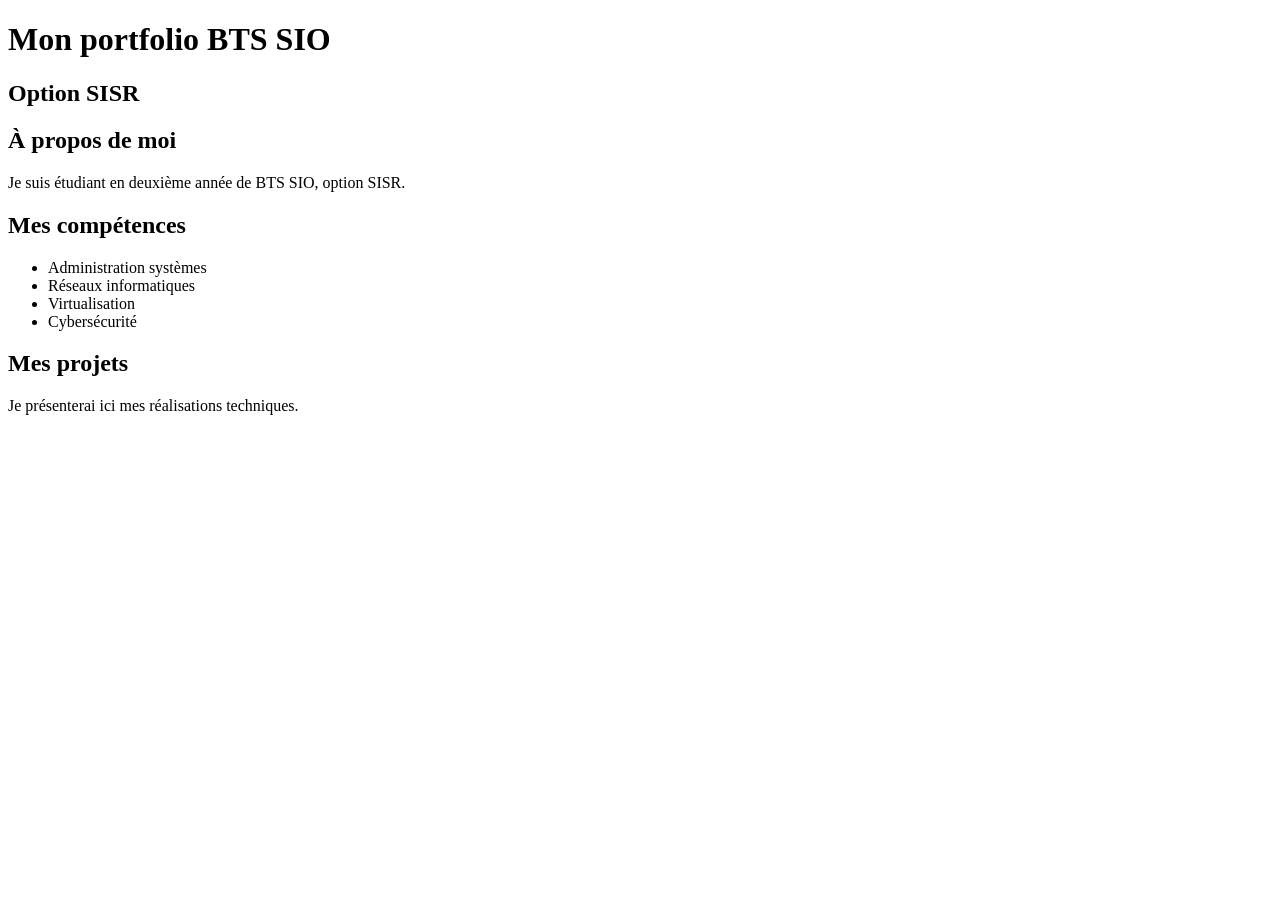
==== Base.html @ 33046a4d "Create Base.html" ====
<!DOCTYPE html>
<html lang="fr">
<head>
  <meta charset="UTF-8">
  <meta name="viewport" content="width=device-width, initial-scale=1.0">
  <title>Mon portfolio BTS SIO SISR</title>
</head>
<body>
  <h1>Mon portfolio BTS SIO</h1>
  <h2>Option SISR</h2>

  <h2>À propos de moi</h2>
  <p>Je suis étudiant en deuxième année de BTS SIO,
  option SISR.</p>

  <h2>Mes compétences</h2>
  <ul>
    <li>Administration systèmes</li>
    <li>Réseaux informatiques</li>
    <li>Virtualisation</li>
    <li>Cybersécurité</li>
  </ul>

  <h2>Mes projets</h2>
  <p>Je présenterai ici mes réalisations techniques.</p>
</body>
</html>
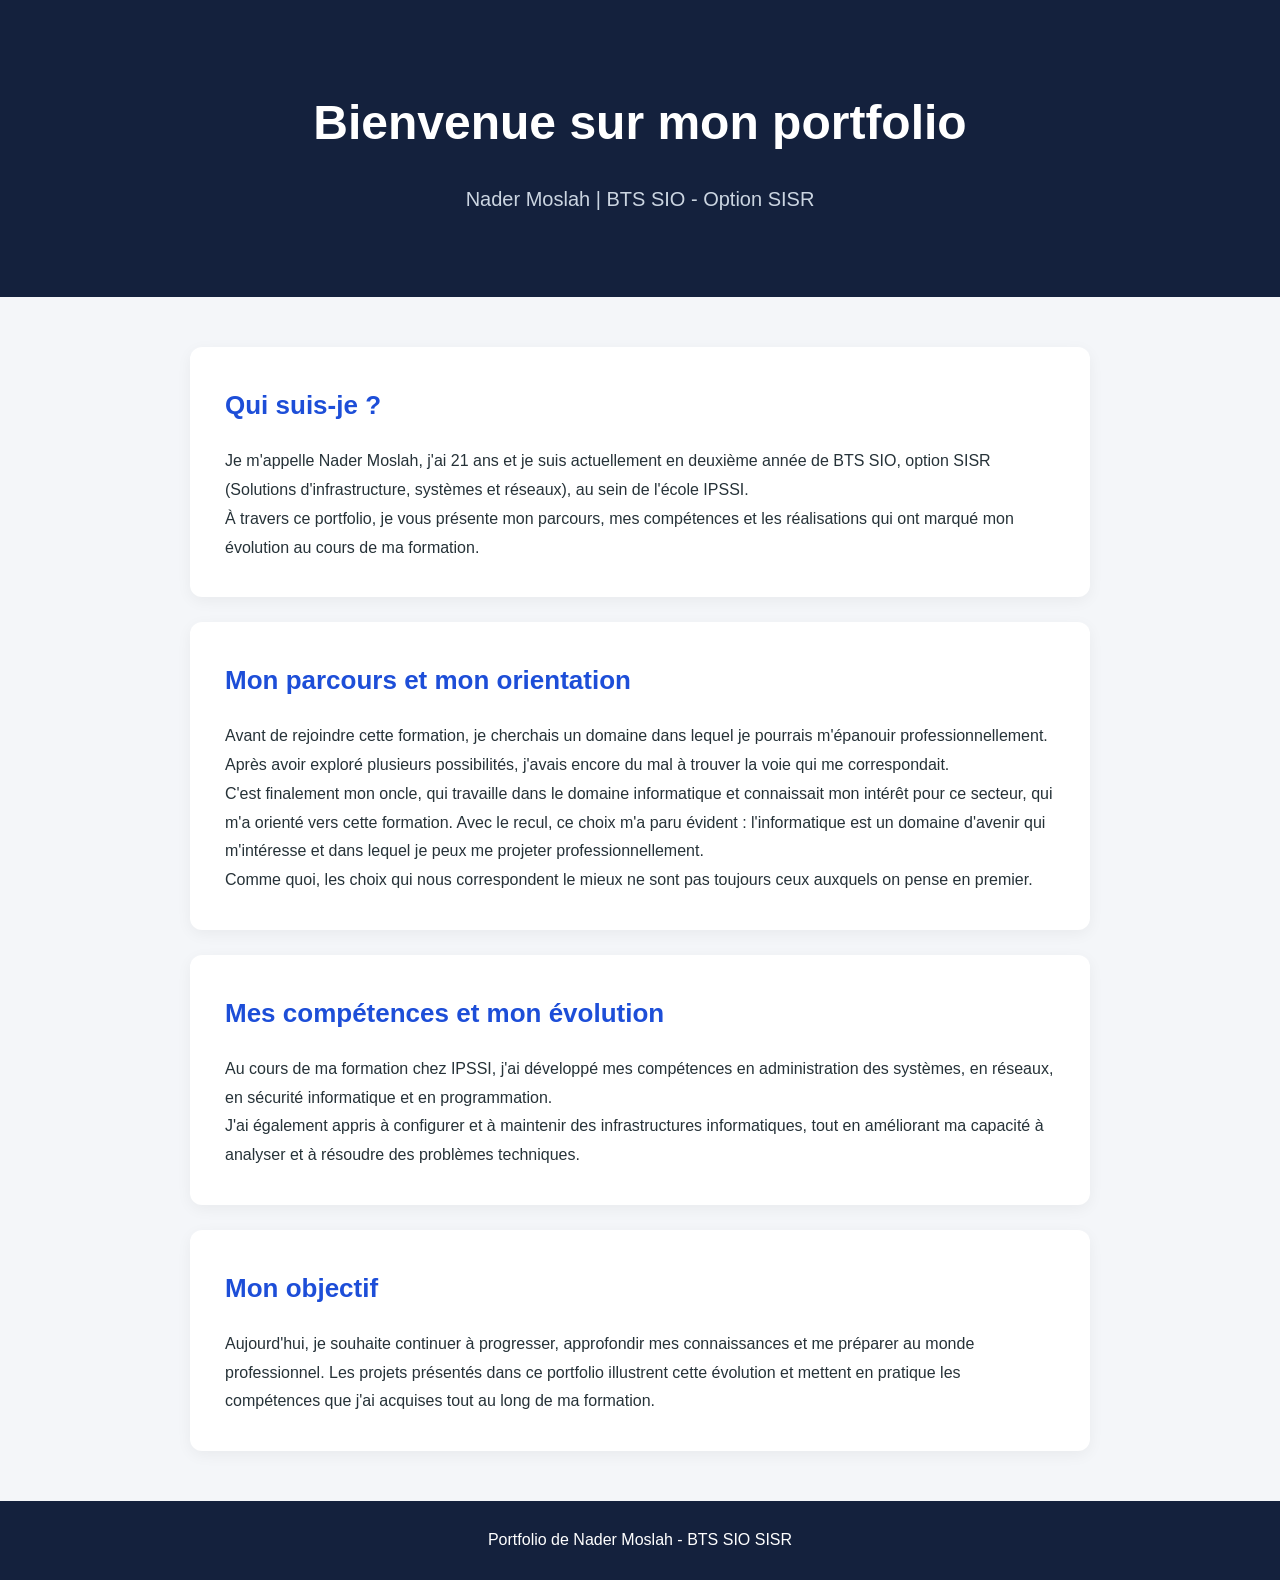
==== commit ba3ee7b3: "Revise Base.html for portfolio presentation" ====
--- a/Base.html
+++ b/Base.html
@@ -2,27 +2,172 @@
 <!DOCTYPE html>
 <html lang="fr">
 <head>
-  <meta charset="UTF-8">
-  <meta name="viewport" content="width=device-width, initial-scale=1.0">
-  <title>Mon portfolio BTS SIO SISR</title>
+    <meta charset="UTF-8">
+    <meta name="viewport" content="width=device-width, initial-scale=1.0">
+
+    <title>Présentation - Nader Moslah</title>
+
+    <style>
+        * {
+            margin: 0;
+            padding: 0;
+            box-sizing: border-box;
+        }
+
+        body {
+            font-family: Arial, sans-serif;
+            background-color: #f4f6f9;
+            color: #263238;
+            line-height: 1.8;
+        }
+
+        header {
+            background-color: #14213d;
+            color: white;
+            padding: 80px 20px;
+            text-align: center;
+        }
+
+        header h1 {
+            font-size: 48px;
+            margin-bottom: 15px;
+        }
+
+        header p {
+            font-size: 20px;
+            color: #cbd5e1;
+        }
+
+        main {
+            max-width: 950px;
+            margin: 50px auto;
+            padding: 0 25px;
+        }
+
+        section {
+            background-color: white;
+            padding: 35px;
+            margin-bottom: 25px;
+            border-radius: 12px;
+            box-shadow: 0 4px 15px rgba(0, 0, 0, 0.05);
+        }
+
+        h2 {
+            color: #1d4ed8;
+            margin-bottom: 18px;
+            font-size: 26px;
+        }
+
+        footer {
+            text-align: center;
+            padding: 25px;
+            background-color: #14213d;
+            color: white;
+        }
+
+        @media (max-width: 600px) {
+            header h1 {
+                font-size: 34px;
+            }
+
+            header p {
+                font-size: 17px;
+            }
+
+            section {
+                padding: 25px;
+            }
+        }
+    </style>
 </head>
+
 <body>
-  <h1>Mon portfolio BTS SIO</h1>
-  <h2>Option SISR</h2>
 
-  <h2>À propos de moi</h2>
-  <p>Je suis étudiant en deuxième année de BTS SIO,
-  option SISR.</p>
+    <header>
+        <h1>Bienvenue sur mon portfolio</h1>
+        <p>Nader Moslah | BTS SIO - Option SISR</p>
+    </header>
 
-  <h2>Mes compétences</h2>
-  <ul>
-    <li>Administration systèmes</li>
-    <li>Réseaux informatiques</li>
-    <li>Virtualisation</li>
-    <li>Cybersécurité</li>
-  </ul>
+    <main>
 
-  <h2>Mes projets</h2>
-  <p>Je présenterai ici mes réalisations techniques.</p>
+        <section>
+            <h2>Qui suis-je ?</h2>
+
+            <p>
+                Je m'appelle Nader Moslah, j'ai 21 ans et je suis
+                actuellement en deuxième année de BTS SIO, option
+                SISR (Solutions d'infrastructure, systèmes et réseaux),
+                au sein de l'école IPSSI.
+            </p>
+
+            <p>
+                À travers ce portfolio, je vous présente mon parcours,
+                mes compétences et les réalisations qui ont marqué
+                mon évolution au cours de ma formation.
+            </p>
+        </section>
+
+        <section>
+            <h2>Mon parcours et mon orientation</h2>
+
+            <p>
+                Avant de rejoindre cette formation, je cherchais un
+                domaine dans lequel je pourrais m'épanouir
+                professionnellement. Après avoir exploré plusieurs
+                possibilités, j'avais encore du mal à trouver la voie
+                qui me correspondait.
+            </p>
+
+            <p>
+                C'est finalement mon oncle, qui travaille dans le
+                domaine informatique et connaissait mon intérêt pour
+                ce secteur, qui m'a orienté vers cette formation.
+                Avec le recul, ce choix m'a paru évident : l'informatique
+                est un domaine d'avenir qui m'intéresse et dans lequel
+                je peux me projeter professionnellement.
+            </p>
+
+            <p>
+                Comme quoi, les choix qui nous correspondent le mieux
+                ne sont pas toujours ceux auxquels on pense en premier.
+            </p>
+        </section>
+
+        <section>
+            <h2>Mes compétences et mon évolution</h2>
+
+            <p>
+                Au cours de ma formation chez IPSSI, j'ai développé
+                mes compétences en administration des systèmes,
+                en réseaux, en sécurité informatique et en programmation.
+            </p>
+
+            <p>
+                J'ai également appris à configurer et à maintenir
+                des infrastructures informatiques, tout en améliorant
+                ma capacité à analyser et à résoudre des problèmes
+                techniques.
+            </p>
+        </section>
+
+        <section>
+            <h2>Mon objectif</h2>
+
+            <p>
+                Aujourd'hui, je souhaite continuer à progresser,
+                approfondir mes connaissances et me préparer au monde
+                professionnel. Les projets présentés dans ce portfolio
+                illustrent cette évolution et mettent en pratique
+                les compétences que j'ai acquises tout au long
+                de ma formation.
+            </p>
+        </section>
+
+    </main>
+
+    <footer>
+        <p>Portfolio de Nader Moslah - BTS SIO SISR</p>
+    </footer>
+
 </body>
 </html>
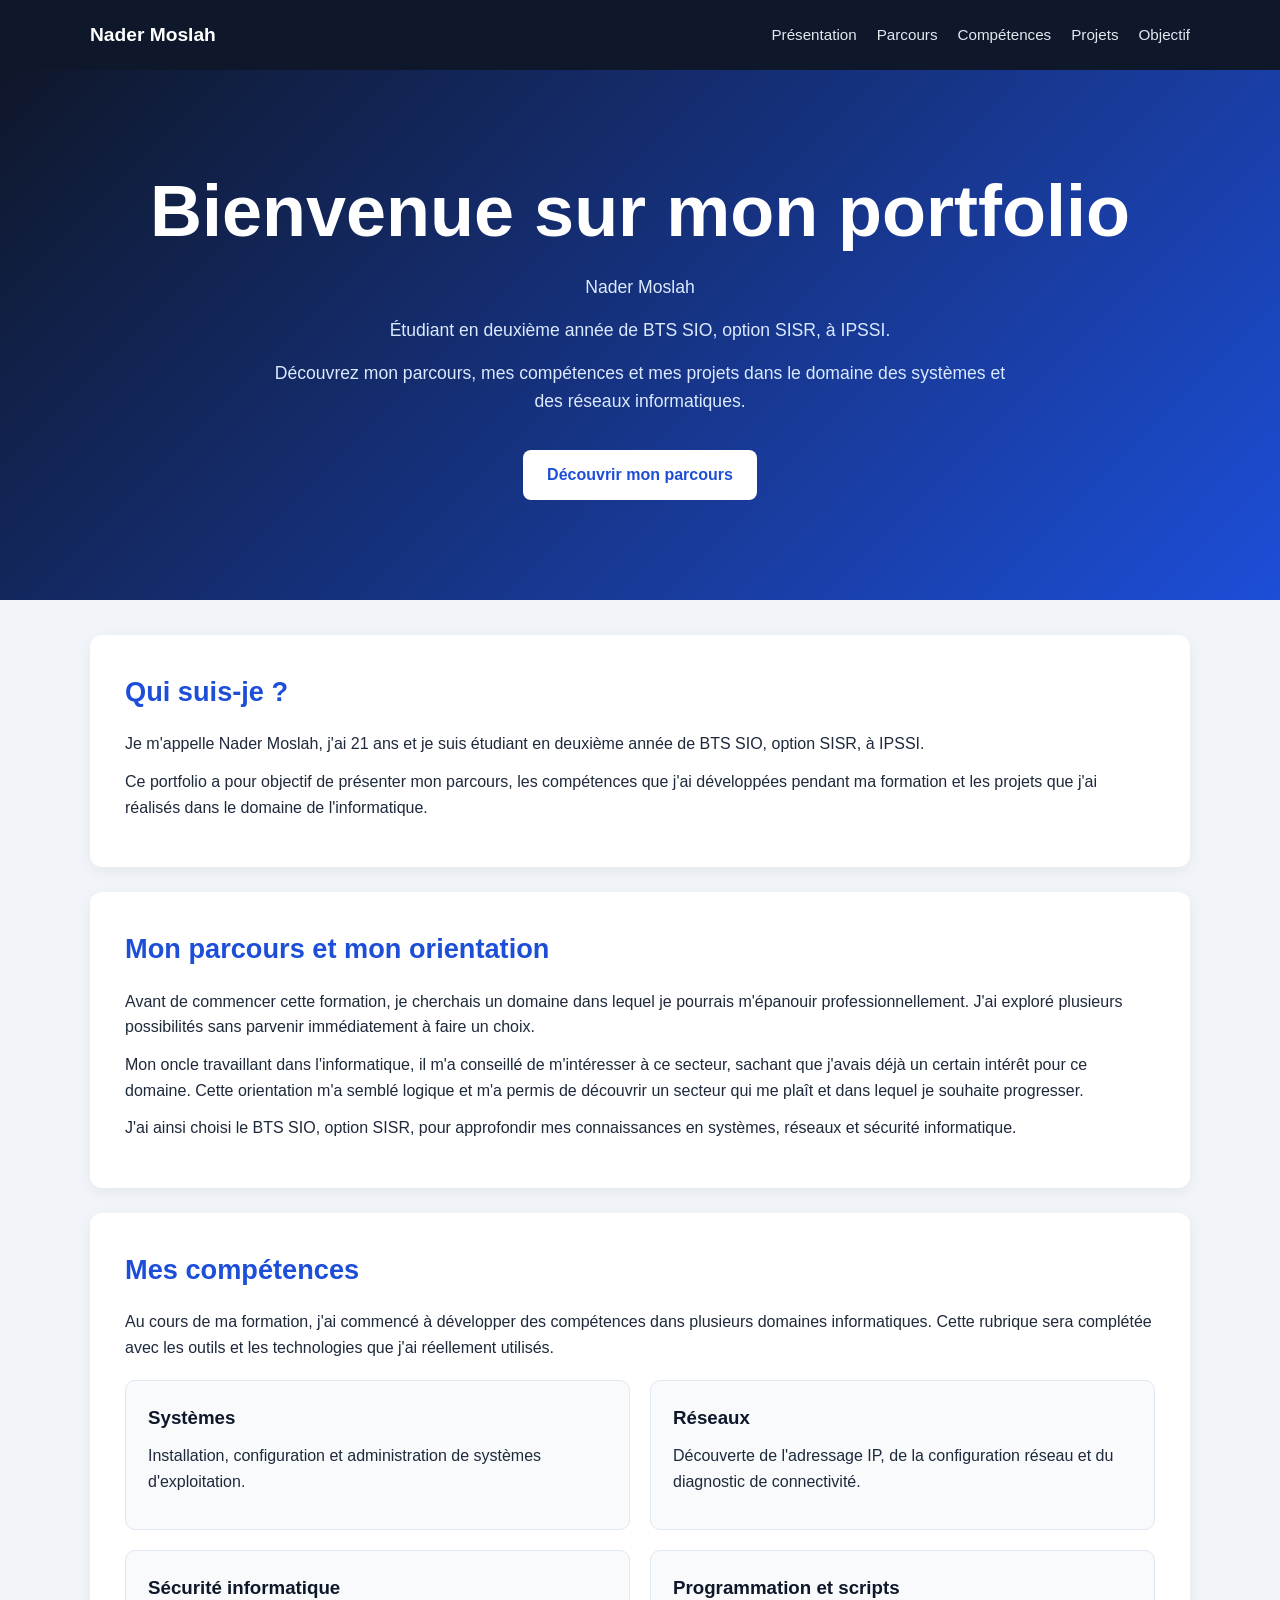
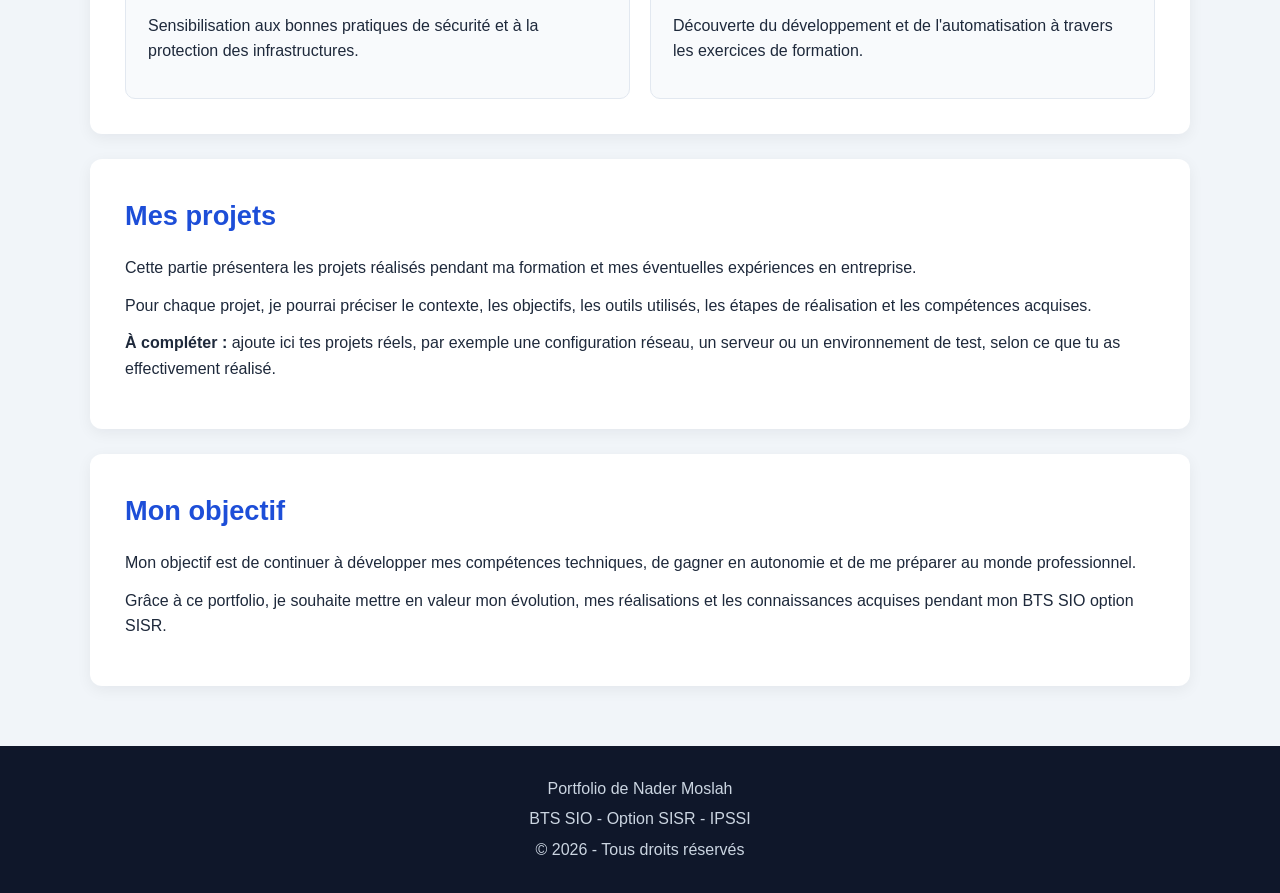
==== commit 191ba4f1: "Refactor Base.html for improved structure and content Updated the title and meta description in the " ====
--- a/Base.html
+++ b/Base.html
@@ -5,77 +5,237 @@
     <meta charset="UTF-8">
     <meta name="viewport" content="width=device-width, initial-scale=1.0">
 
-    <title>Présentation - Nader Moslah</title>
+    <meta name="description" content="Portfolio de Nader Moslah, étudiant en BTS SIO option SISR à IPSSI. Découvrez mon parcours, mes compétences et mes projets informatiques.">
+
+    <title>Portfolio | Nader Moslah - BTS SIO SISR</title>
 
     <style>
+        /* =========================
+           1. STYLE GENERAL
+        ========================= */
+
         * {
             margin: 0;
             padding: 0;
             box-sizing: border-box;
         }
 
+        html {
+            scroll-behavior: smooth;
+            scroll-padding-top: 80px;
+        }
+
         body {
-            font-family: Arial, sans-serif;
-            background-color: #f4f6f9;
-            color: #263238;
-            line-height: 1.8;
-        }
+            font-family: Arial, Helvetica, sans-serif;
+            line-height: 1.6;
+            color: #1e293b;
+            background-color: #f1f5f9;
+        }
+
+        a {
+            color: inherit;
+        }
+
+        .conteneur {
+            width: 90%;
+            max-width: 1100px;
+            margin: 0 auto;
+        }
+
+        /* =========================
+           2. BARRE DE NAVIGATION
+        ========================= */
 
         header {
-            background-color: #14213d;
-            color: white;
-            padding: 80px 20px;
+            background-color: #0f172a;
+            color: #ffffff;
+        }
+
+        .navigation {
+            min-height: 70px;
+            display: flex;
+            justify-content: space-between;
+            align-items: center;
+            gap: 20px;
+            flex-wrap: wrap;
+            padding: 15px 0;
+        }
+
+        .logo {
+            font-size: 1.2rem;
+            font-weight: bold;
+            text-decoration: none;
+        }
+
+        nav ul {
+            display: flex;
+            flex-wrap: wrap;
+            gap: 20px;
+            list-style: none;
+        }
+
+        nav a {
+            color: #e2e8f0;
+            text-decoration: none;
+            font-size: 0.95rem;
+        }
+
+        nav a:hover,
+        nav a:focus-visible {
+            color: #60a5fa;
+        }
+
+        /* =========================
+           3. GRANDE SECTION D'ACCUEIL
+        ========================= */
+
+        .accueil {
+            background: linear-gradient(135deg, #0f172a, #1d4ed8);
+            color: #ffffff;
             text-align: center;
-        }
-
-        header h1 {
-            font-size: 48px;
-            margin-bottom: 15px;
-        }
-
-        header p {
-            font-size: 20px;
-            color: #cbd5e1;
-        }
+            padding: 100px 20px;
+        }
+
+        .accueil h1 {
+            font-size: clamp(2.3rem, 6vw, 4.5rem);
+            line-height: 1.15;
+            margin-bottom: 20px;
+        }
+
+        .accueil p {
+            max-width: 750px;
+            margin: 0 auto 15px;
+            font-size: 1.1rem;
+            color: #dbeafe;
+        }
+
+        .bouton {
+            display: inline-block;
+            margin-top: 20px;
+            padding: 12px 24px;
+            border-radius: 8px;
+            background-color: #ffffff;
+            color: #1d4ed8;
+            font-weight: bold;
+            text-decoration: none;
+            transition: background-color 0.2s ease;
+        }
+
+        .bouton:hover,
+        .bouton:focus-visible {
+            background-color: #dbeafe;
+        }
+
+        /* =========================
+           4. SECTIONS DU PORTFOLIO
+        ========================= */
 
         main {
-            max-width: 950px;
-            margin: 50px auto;
-            padding: 0 25px;
-        }
-
-        section {
-            background-color: white;
+            padding: 35px 0;
+        }
+
+        .section {
+            background-color: #ffffff;
             padding: 35px;
             margin-bottom: 25px;
             border-radius: 12px;
-            box-shadow: 0 4px 15px rgba(0, 0, 0, 0.05);
-        }
-
-        h2 {
+            box-shadow: 0 4px 15px rgba(15, 23, 42, 0.06);
+            scroll-margin-top: 90px;
+        }
+
+        .section h2 {
             color: #1d4ed8;
+            font-size: 1.7rem;
             margin-bottom: 18px;
-            font-size: 26px;
-        }
+        }
+
+        .section p {
+            margin-bottom: 12px;
+        }
+
+        .section ul {
+            padding-left: 22px;
+        }
+
+        .section li {
+            margin-bottom: 8px;
+        }
+
+        /* =========================
+           5. CARTES DE COMPETENCES
+        ========================= */
+
+        .grille {
+            display: grid;
+            grid-template-columns: repeat(2, minmax(0, 1fr));
+            gap: 20px;
+            margin-top: 20px;
+        }
+
+        .carte {
+            padding: 22px;
+            background-color: #f8fafc;
+            border: 1px solid #e2e8f0;
+            border-radius: 10px;
+        }
+
+        .carte h3 {
+            color: #0f172a;
+            margin-bottom: 10px;
+        }
+
+        /* =========================
+           6. PIED DE PAGE
+        ========================= */
 
         footer {
+            background-color: #0f172a;
+            color: #cbd5e1;
             text-align: center;
-            padding: 25px;
-            background-color: #14213d;
-            color: white;
-        }
-
-        @media (max-width: 600px) {
-            header h1 {
-                font-size: 34px;
-            }
-
-            header p {
-                font-size: 17px;
-            }
-
-            section {
-                padding: 25px;
+            padding: 25px 15px;
+        }
+
+        footer p {
+            margin: 5px 0;
+        }
+
+        /* =========================
+           7. ADAPTATION AUX MOBILES
+        ========================= */
+
+        @media (max-width: 650px) {
+            .navigation {
+                flex-direction: column;
+                align-items: flex-start;
+            }
+
+            nav ul {
+                gap: 12px;
+            }
+
+            .accueil {
+                padding: 70px 15px;
+            }
+
+            .section {
+                padding: 24px 20px;
+            }
+
+            .grille {
+                grid-template-columns: 1fr;
+            }
+        }
+
+        /* Respecte les préférences d'accessibilité */
+        @media (prefers-reduced-motion: reduce) {
+            html {
+                scroll-behavior: auto;
+            }
+
+            *,
+            *::before,
+            *::after {
+                transition: none !important;
             }
         }
     </style>
@@ -83,90 +243,194 @@
 
 <body>
 
+    <!-- EN-TETE ET NAVIGATION -->
     <header>
-        <h1>Bienvenue sur mon portfolio</h1>
-        <p>Nader Moslah | BTS SIO - Option SISR</p>
+        <div class="conteneur navigation">
+
+            <a class="logo" href="#accueil">Nader Moslah</a>
+
+            <nav aria-label="Navigation principale">
+                <ul>
+                    <li><a href="#presentation">Présentation</a></li>
+                    <li><a href="#parcours">Parcours</a></li>
+                    <li><a href="#competences">Compétences</a></li>
+                    <li><a href="#projets">Projets</a></li>
+                    <li><a href="#objectif">Objectif</a></li>
+                </ul>
+            </nav>
+
+        </div>
     </header>
 
-    <main>
-
-        <section>
+    <!-- ACCUEIL -->
+    <section class="accueil" id="accueil">
+        <div class="conteneur">
+
+            <h1>Bienvenue sur mon portfolio</h1>
+
+            <p>
+                Nader Moslah
+            </p>
+
+            <p>
+                Étudiant en deuxième année de BTS SIO,
+                option SISR, à IPSSI.
+            </p>
+
+            <p>
+                Découvrez mon parcours, mes compétences
+                et mes projets dans le domaine des systèmes
+                et des réseaux informatiques.
+            </p>
+
+            <a class="bouton" href="#presentation">
+                Découvrir mon parcours
+            </a>
+
+        </div>
+    </section>
+
+    <!-- CONTENU PRINCIPAL -->
+    <main class="conteneur">
+
+        <!-- PRESENTATION -->
+        <section class="section" id="presentation">
             <h2>Qui suis-je ?</h2>
 
             <p>
                 Je m'appelle Nader Moslah, j'ai 21 ans et je suis
-                actuellement en deuxième année de BTS SIO, option
-                SISR (Solutions d'infrastructure, systèmes et réseaux),
-                au sein de l'école IPSSI.
-            </p>
-
-            <p>
-                À travers ce portfolio, je vous présente mon parcours,
-                mes compétences et les réalisations qui ont marqué
-                mon évolution au cours de ma formation.
+                étudiant en deuxième année de BTS SIO, option SISR,
+                à IPSSI.
+            </p>
+
+            <p>
+                Ce portfolio a pour objectif de présenter mon parcours,
+                les compétences que j'ai développées pendant ma formation
+                et les projets que j'ai réalisés dans le domaine
+                de l'informatique.
             </p>
         </section>
 
-        <section>
+        <!-- PARCOURS -->
+        <section class="section" id="parcours">
             <h2>Mon parcours et mon orientation</h2>
 
             <p>
-                Avant de rejoindre cette formation, je cherchais un
-                domaine dans lequel je pourrais m'épanouir
-                professionnellement. Après avoir exploré plusieurs
-                possibilités, j'avais encore du mal à trouver la voie
-                qui me correspondait.
-            </p>
-
-            <p>
-                C'est finalement mon oncle, qui travaille dans le
-                domaine informatique et connaissait mon intérêt pour
-                ce secteur, qui m'a orienté vers cette formation.
-                Avec le recul, ce choix m'a paru évident : l'informatique
-                est un domaine d'avenir qui m'intéresse et dans lequel
-                je peux me projeter professionnellement.
-            </p>
-
-            <p>
-                Comme quoi, les choix qui nous correspondent le mieux
-                ne sont pas toujours ceux auxquels on pense en premier.
+                Avant de commencer cette formation, je cherchais
+                un domaine dans lequel je pourrais m'épanouir
+                professionnellement. J'ai exploré plusieurs possibilités
+                sans parvenir immédiatement à faire un choix.
+            </p>
+
+            <p>
+                Mon oncle travaillant dans l'informatique, il m'a conseillé
+                de m'intéresser à ce secteur, sachant que j'avais déjà
+                un certain intérêt pour ce domaine. Cette orientation
+                m'a semblé logique et m'a permis de découvrir un secteur
+                qui me plaît et dans lequel je souhaite progresser.
+            </p>
+
+            <p>
+                J'ai ainsi choisi le BTS SIO, option SISR, pour approfondir
+                mes connaissances en systèmes, réseaux et sécurité
+                informatique.
             </p>
         </section>
 
-        <section>
-            <h2>Mes compétences et mon évolution</h2>
-
-            <p>
-                Au cours de ma formation chez IPSSI, j'ai développé
-                mes compétences en administration des systèmes,
-                en réseaux, en sécurité informatique et en programmation.
-            </p>
-
-            <p>
-                J'ai également appris à configurer et à maintenir
-                des infrastructures informatiques, tout en améliorant
-                ma capacité à analyser et à résoudre des problèmes
-                techniques.
-            </p>
+        <!-- COMPETENCES -->
+        <section class="section" id="competences">
+            <h2>Mes compétences</h2>
+
+            <p>
+                Au cours de ma formation, j'ai commencé à développer
+                des compétences dans plusieurs domaines informatiques.
+                Cette rubrique sera complétée avec les outils et les
+                technologies que j'ai réellement utilisés.
+            </p>
+
+            <div class="grille">
+
+                <article class="carte">
+                    <h3>Systèmes</h3>
+                    <p>
+                        Installation, configuration et administration
+                        de systèmes d'exploitation.
+                    </p>
+                </article>
+
+                <article class="carte">
+                    <h3>Réseaux</h3>
+                    <p>
+                        Découverte de l'adressage IP, de la configuration
+                        réseau et du diagnostic de connectivité.
+                    </p>
+                </article>
+
+                <article class="carte">
+                    <h3>Sécurité informatique</h3>
+                    <p>
+                        Sensibilisation aux bonnes pratiques de sécurité
+                        et à la protection des infrastructures.
+                    </p>
+                </article>
+
+                <article class="carte">
+                    <h3>Programmation et scripts</h3>
+                    <p>
+                        Découverte du développement et de l'automatisation
+                        à travers les exercices de formation.
+                    </p>
+                </article>
+
+            </div>
         </section>
 
-        <section>
+        <!-- PROJETS -->
+        <section class="section" id="projets">
+            <h2>Mes projets</h2>
+
+            <p>
+                Cette partie présentera les projets réalisés pendant
+                ma formation et mes éventuelles expériences en entreprise.
+            </p>
+
+            <p>
+                Pour chaque projet, je pourrai préciser le contexte,
+                les objectifs, les outils utilisés, les étapes de réalisation
+                et les compétences acquises.
+            </p>
+
+            <p>
+                <strong>À compléter :</strong> ajoute ici tes projets réels,
+                par exemple une configuration réseau, un serveur ou un
+                environnement de test, selon ce que tu as effectivement réalisé.
+            </p>
+        </section>
+
+        <!-- OBJECTIF -->
+        <section class="section" id="objectif">
             <h2>Mon objectif</h2>
 
             <p>
-                Aujourd'hui, je souhaite continuer à progresser,
-                approfondir mes connaissances et me préparer au monde
-                professionnel. Les projets présentés dans ce portfolio
-                illustrent cette évolution et mettent en pratique
-                les compétences que j'ai acquises tout au long
-                de ma formation.
+                Mon objectif est de continuer à développer mes compétences
+                techniques, de gagner en autonomie et de me préparer
+                au monde professionnel.
+            </p>
+
+            <p>
+                Grâce à ce portfolio, je souhaite mettre en valeur mon
+                évolution, mes réalisations et les connaissances acquises
+                pendant mon BTS SIO option SISR.
             </p>
         </section>
 
     </main>
 
+    <!-- PIED DE PAGE -->
     <footer>
-        <p>Portfolio de Nader Moslah - BTS SIO SISR</p>
+        <p>Portfolio de Nader Moslah</p>
+        <p>BTS SIO - Option SISR - IPSSI</p>
+        <p>&copy; 2026 - Tous droits réservés</p>
     </footer>
 
 </body>
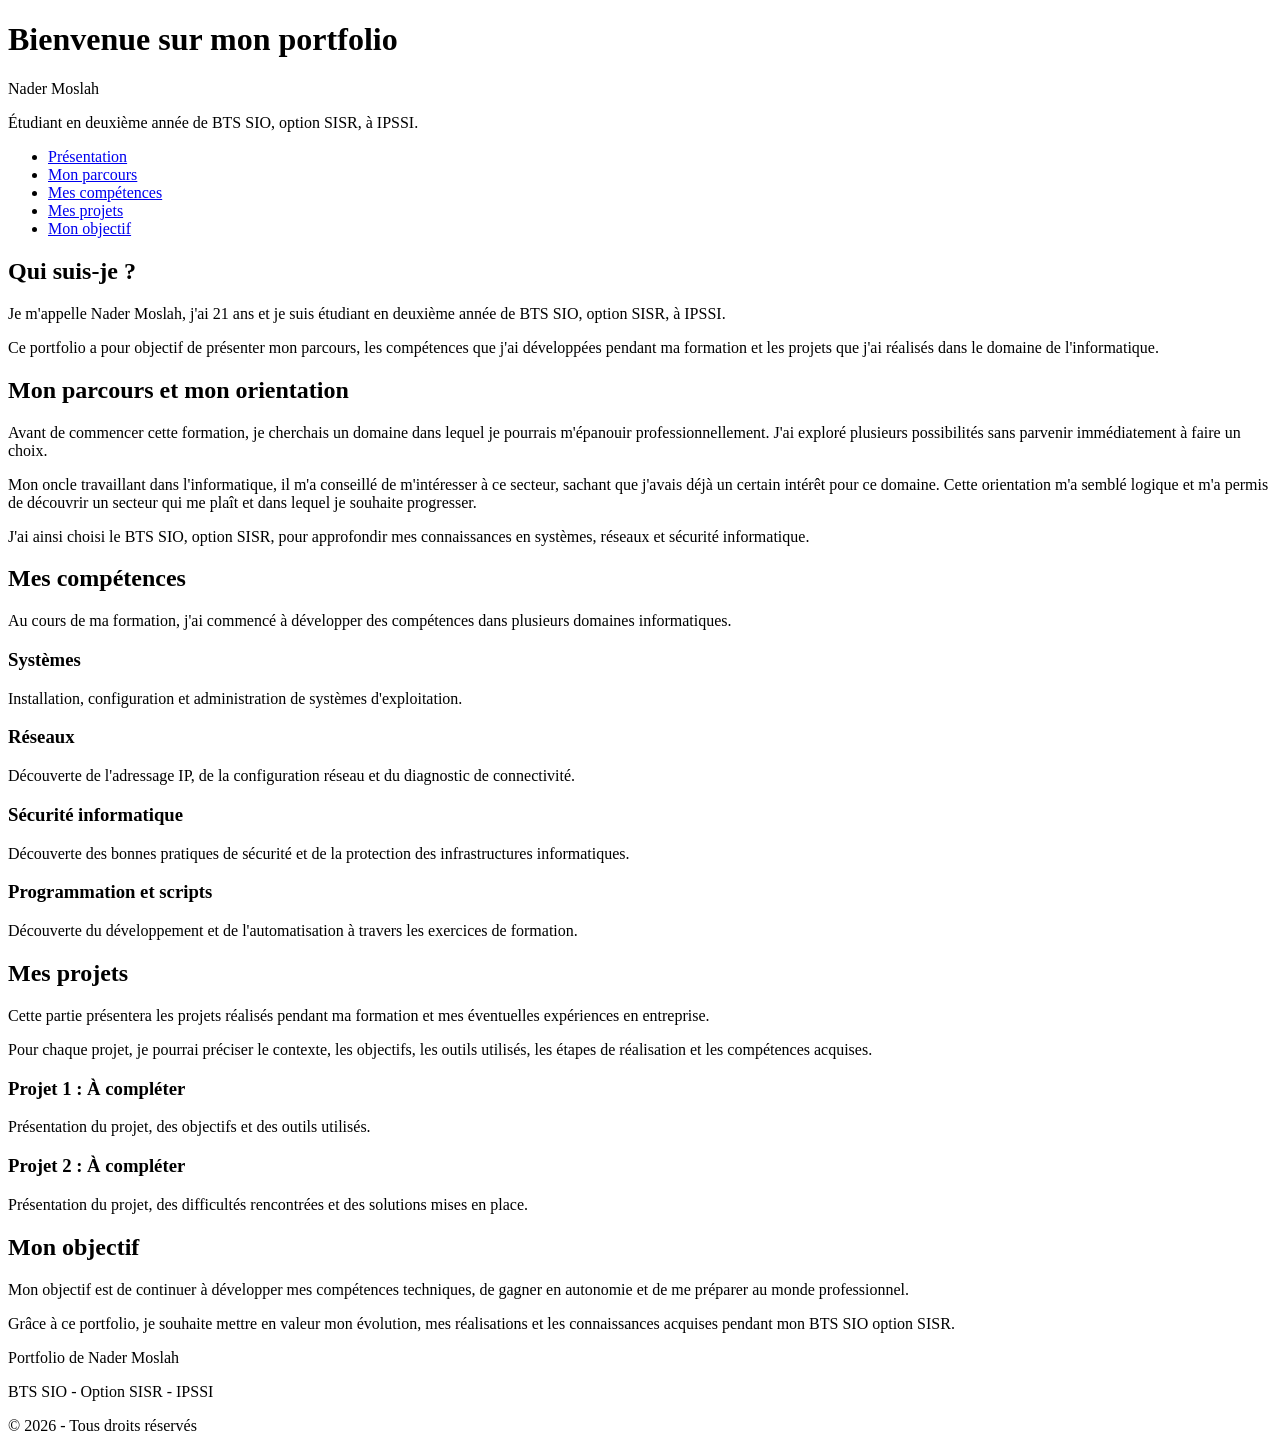
==== commit fc2a2a8c: "Revise portfolio layout and content Updated the portfolio description and title, added navigation im" ====
--- a/Base.html
+++ b/Base.html
@@ -4,389 +4,103 @@
 <head>
     <meta charset="UTF-8">
     <meta name="viewport" content="width=device-width, initial-scale=1.0">
-
-    <meta name="description" content="Portfolio de Nader Moslah, étudiant en BTS SIO option SISR à IPSSI. Découvrez mon parcours, mes compétences et mes projets informatiques.">
-
-    <title>Portfolio | Nader Moslah - BTS SIO SISR</title>
-
-    <style>
-        /* =========================
-           1. STYLE GENERAL
-        ========================= */
-
-        * {
-            margin: 0;
-            padding: 0;
-            box-sizing: border-box;
-        }
-
-        html {
-            scroll-behavior: smooth;
-            scroll-padding-top: 80px;
-        }
-
-        body {
-            font-family: Arial, Helvetica, sans-serif;
-            line-height: 1.6;
-            color: #1e293b;
-            background-color: #f1f5f9;
-        }
-
-        a {
-            color: inherit;
-        }
-
-        .conteneur {
-            width: 90%;
-            max-width: 1100px;
-            margin: 0 auto;
-        }
-
-        /* =========================
-           2. BARRE DE NAVIGATION
-        ========================= */
-
-        header {
-            background-color: #0f172a;
-            color: #ffffff;
-        }
-
-        .navigation {
-            min-height: 70px;
-            display: flex;
-            justify-content: space-between;
-            align-items: center;
-            gap: 20px;
-            flex-wrap: wrap;
-            padding: 15px 0;
-        }
-
-        .logo {
-            font-size: 1.2rem;
-            font-weight: bold;
-            text-decoration: none;
-        }
-
-        nav ul {
-            display: flex;
-            flex-wrap: wrap;
-            gap: 20px;
-            list-style: none;
-        }
-
-        nav a {
-            color: #e2e8f0;
-            text-decoration: none;
-            font-size: 0.95rem;
-        }
-
-        nav a:hover,
-        nav a:focus-visible {
-            color: #60a5fa;
-        }
-
-        /* =========================
-           3. GRANDE SECTION D'ACCUEIL
-        ========================= */
-
-        .accueil {
-            background: linear-gradient(135deg, #0f172a, #1d4ed8);
-            color: #ffffff;
-            text-align: center;
-            padding: 100px 20px;
-        }
-
-        .accueil h1 {
-            font-size: clamp(2.3rem, 6vw, 4.5rem);
-            line-height: 1.15;
-            margin-bottom: 20px;
-        }
-
-        .accueil p {
-            max-width: 750px;
-            margin: 0 auto 15px;
-            font-size: 1.1rem;
-            color: #dbeafe;
-        }
-
-        .bouton {
-            display: inline-block;
-            margin-top: 20px;
-            padding: 12px 24px;
-            border-radius: 8px;
-            background-color: #ffffff;
-            color: #1d4ed8;
-            font-weight: bold;
-            text-decoration: none;
-            transition: background-color 0.2s ease;
-        }
-
-        .bouton:hover,
-        .bouton:focus-visible {
-            background-color: #dbeafe;
-        }
-
-        /* =========================
-           4. SECTIONS DU PORTFOLIO
-        ========================= */
-
-        main {
-            padding: 35px 0;
-        }
-
-        .section {
-            background-color: #ffffff;
-            padding: 35px;
-            margin-bottom: 25px;
-            border-radius: 12px;
-            box-shadow: 0 4px 15px rgba(15, 23, 42, 0.06);
-            scroll-margin-top: 90px;
-        }
-
-        .section h2 {
-            color: #1d4ed8;
-            font-size: 1.7rem;
-            margin-bottom: 18px;
-        }
-
-        .section p {
-            margin-bottom: 12px;
-        }
-
-        .section ul {
-            padding-left: 22px;
-        }
-
-        .section li {
-            margin-bottom: 8px;
-        }
-
-        /* =========================
-           5. CARTES DE COMPETENCES
-        ========================= */
-
-        .grille {
-            display: grid;
-            grid-template-columns: repeat(2, minmax(0, 1fr));
-            gap: 20px;
-            margin-top: 20px;
-        }
-
-        .carte {
-            padding: 22px;
-            background-color: #f8fafc;
-            border: 1px solid #e2e8f0;
-            border-radius: 10px;
-        }
-
-        .carte h3 {
-            color: #0f172a;
-            margin-bottom: 10px;
-        }
-
-        /* =========================
-           6. PIED DE PAGE
-        ========================= */
-
-        footer {
-            background-color: #0f172a;
-            color: #cbd5e1;
-            text-align: center;
-            padding: 25px 15px;
-        }
-
-        footer p {
-            margin: 5px 0;
-        }
-
-        /* =========================
-           7. ADAPTATION AUX MOBILES
-        ========================= */
-
-        @media (max-width: 650px) {
-            .navigation {
-                flex-direction: column;
-                align-items: flex-start;
-            }
-
-            nav ul {
-                gap: 12px;
-            }
-
-            .accueil {
-                padding: 70px 15px;
-            }
-
-            .section {
-                padding: 24px 20px;
-            }
-
-            .grille {
-                grid-template-columns: 1fr;
-            }
-        }
-
-        /* Respecte les préférences d'accessibilité */
-        @media (prefers-reduced-motion: reduce) {
-            html {
-                scroll-behavior: auto;
-            }
-
-            *,
-            *::before,
-            *::after {
-                transition: none !important;
-            }
-        }
-    </style>
+    <meta name="description" content="Portfolio de Nader Moslah, étudiant en BTS SIO option SISR à IPSSI.">
+    <title>Portfolio - Nader Moslah</title>
 </head>
 
 <body>
 
-    <!-- EN-TETE ET NAVIGATION -->
     <header>
-        <div class="conteneur navigation">
+        <h1>Bienvenue sur mon portfolio</h1>
+        <p>Nader Moslah</p>
+        <p>Étudiant en deuxième année de BTS SIO, option SISR, à IPSSI.</p>
 
-            <a class="logo" href="#accueil">Nader Moslah</a>
-
-            <nav aria-label="Navigation principale">
-                <ul>
-                    <li><a href="#presentation">Présentation</a></li>
-                    <li><a href="#parcours">Parcours</a></li>
-                    <li><a href="#competences">Compétences</a></li>
-                    <li><a href="#projets">Projets</a></li>
-                    <li><a href="#objectif">Objectif</a></li>
-                </ul>
-            </nav>
-
-        </div>
+        <nav aria-label="Navigation principale">
+            <ul>
+                <li><a href="#presentation">Présentation</a></li>
+                <li><a href="#parcours">Mon parcours</a></li>
+                <li><a href="#competences">Mes compétences</a></li>
+                <li><a href="#projets">Mes projets</a></li>
+                <li><a href="#objectif">Mon objectif</a></li>
+            </ul>
+        </nav>
     </header>
 
-    <!-- ACCUEIL -->
-    <section class="accueil" id="accueil">
-        <div class="conteneur">
+    <main>
 
-            <h1>Bienvenue sur mon portfolio</h1>
-
-            <p>
-                Nader Moslah
-            </p>
-
-            <p>
-                Étudiant en deuxième année de BTS SIO,
-                option SISR, à IPSSI.
-            </p>
-
-            <p>
-                Découvrez mon parcours, mes compétences
-                et mes projets dans le domaine des systèmes
-                et des réseaux informatiques.
-            </p>
-
-            <a class="bouton" href="#presentation">
-                Découvrir mon parcours
-            </a>
-
-        </div>
-    </section>
-
-    <!-- CONTENU PRINCIPAL -->
-    <main class="conteneur">
-
-        <!-- PRESENTATION -->
-        <section class="section" id="presentation">
+        <section id="presentation">
             <h2>Qui suis-je ?</h2>
 
             <p>
-                Je m'appelle Nader Moslah, j'ai 21 ans et je suis
-                étudiant en deuxième année de BTS SIO, option SISR,
-                à IPSSI.
+                Je m'appelle Nader Moslah, j'ai 21 ans et je suis étudiant
+                en deuxième année de BTS SIO, option SISR, à IPSSI.
             </p>
 
             <p>
                 Ce portfolio a pour objectif de présenter mon parcours,
                 les compétences que j'ai développées pendant ma formation
-                et les projets que j'ai réalisés dans le domaine
-                de l'informatique.
+                et les projets que j'ai réalisés dans le domaine de l'informatique.
             </p>
         </section>
 
-        <!-- PARCOURS -->
-        <section class="section" id="parcours">
+        <section id="parcours">
             <h2>Mon parcours et mon orientation</h2>
 
             <p>
-                Avant de commencer cette formation, je cherchais
-                un domaine dans lequel je pourrais m'épanouir
-                professionnellement. J'ai exploré plusieurs possibilités
-                sans parvenir immédiatement à faire un choix.
+                Avant de commencer cette formation, je cherchais un domaine
+                dans lequel je pourrais m'épanouir professionnellement.
+                J'ai exploré plusieurs possibilités sans parvenir immédiatement
+                à faire un choix.
             </p>
 
             <p>
                 Mon oncle travaillant dans l'informatique, il m'a conseillé
-                de m'intéresser à ce secteur, sachant que j'avais déjà
-                un certain intérêt pour ce domaine. Cette orientation
-                m'a semblé logique et m'a permis de découvrir un secteur
-                qui me plaît et dans lequel je souhaite progresser.
+                de m'intéresser à ce secteur, sachant que j'avais déjà un
+                certain intérêt pour ce domaine. Cette orientation m'a semblé
+                logique et m'a permis de découvrir un secteur qui me plaît
+                et dans lequel je souhaite progresser.
             </p>
 
             <p>
                 J'ai ainsi choisi le BTS SIO, option SISR, pour approfondir
-                mes connaissances en systèmes, réseaux et sécurité
-                informatique.
+                mes connaissances en systèmes, réseaux et sécurité informatique.
             </p>
         </section>
 
-        <!-- COMPETENCES -->
-        <section class="section" id="competences">
+        <section id="competences">
             <h2>Mes compétences</h2>
 
             <p>
                 Au cours de ma formation, j'ai commencé à développer
                 des compétences dans plusieurs domaines informatiques.
-                Cette rubrique sera complétée avec les outils et les
-                technologies que j'ai réellement utilisés.
             </p>
 
-            <div class="grille">
+            <h3>Systèmes</h3>
+            <p>
+                Installation, configuration et administration
+                de systèmes d'exploitation.
+            </p>
 
-                <article class="carte">
-                    <h3>Systèmes</h3>
-                    <p>
-                        Installation, configuration et administration
-                        de systèmes d'exploitation.
-                    </p>
-                </article>
+            <h3>Réseaux</h3>
+            <p>
+                Découverte de l'adressage IP, de la configuration réseau
+                et du diagnostic de connectivité.
+            </p>
 
-                <article class="carte">
-                    <h3>Réseaux</h3>
-                    <p>
-                        Découverte de l'adressage IP, de la configuration
-                        réseau et du diagnostic de connectivité.
-                    </p>
-                </article>
+            <h3>Sécurité informatique</h3>
+            <p>
+                Découverte des bonnes pratiques de sécurité et de la
+                protection des infrastructures informatiques.
+            </p>
 
-                <article class="carte">
-                    <h3>Sécurité informatique</h3>
-                    <p>
-                        Sensibilisation aux bonnes pratiques de sécurité
-                        et à la protection des infrastructures.
-                    </p>
-                </article>
-
-                <article class="carte">
-                    <h3>Programmation et scripts</h3>
-                    <p>
-                        Découverte du développement et de l'automatisation
-                        à travers les exercices de formation.
-                    </p>
-                </article>
-
-            </div>
+            <h3>Programmation et scripts</h3>
+            <p>
+                Découverte du développement et de l'automatisation
+                à travers les exercices de formation.
+            </p>
         </section>
 
-        <!-- PROJETS -->
-        <section class="section" id="projets">
+        <section id="projets">
             <h2>Mes projets</h2>
 
             <p>
@@ -400,15 +114,19 @@
                 et les compétences acquises.
             </p>
 
+            <h3>Projet 1 : À compléter</h3>
             <p>
-                <strong>À compléter :</strong> ajoute ici tes projets réels,
-                par exemple une configuration réseau, un serveur ou un
-                environnement de test, selon ce que tu as effectivement réalisé.
+                Présentation du projet, des objectifs et des outils utilisés.
+            </p>
+
+            <h3>Projet 2 : À compléter</h3>
+            <p>
+                Présentation du projet, des difficultés rencontrées
+                et des solutions mises en place.
             </p>
         </section>
 
-        <!-- OBJECTIF -->
-        <section class="section" id="objectif">
+        <section id="objectif">
             <h2>Mon objectif</h2>
 
             <p>
@@ -426,7 +144,6 @@
 
     </main>
 
-    <!-- PIED DE PAGE -->
     <footer>
         <p>Portfolio de Nader Moslah</p>
         <p>BTS SIO - Option SISR - IPSSI</p>
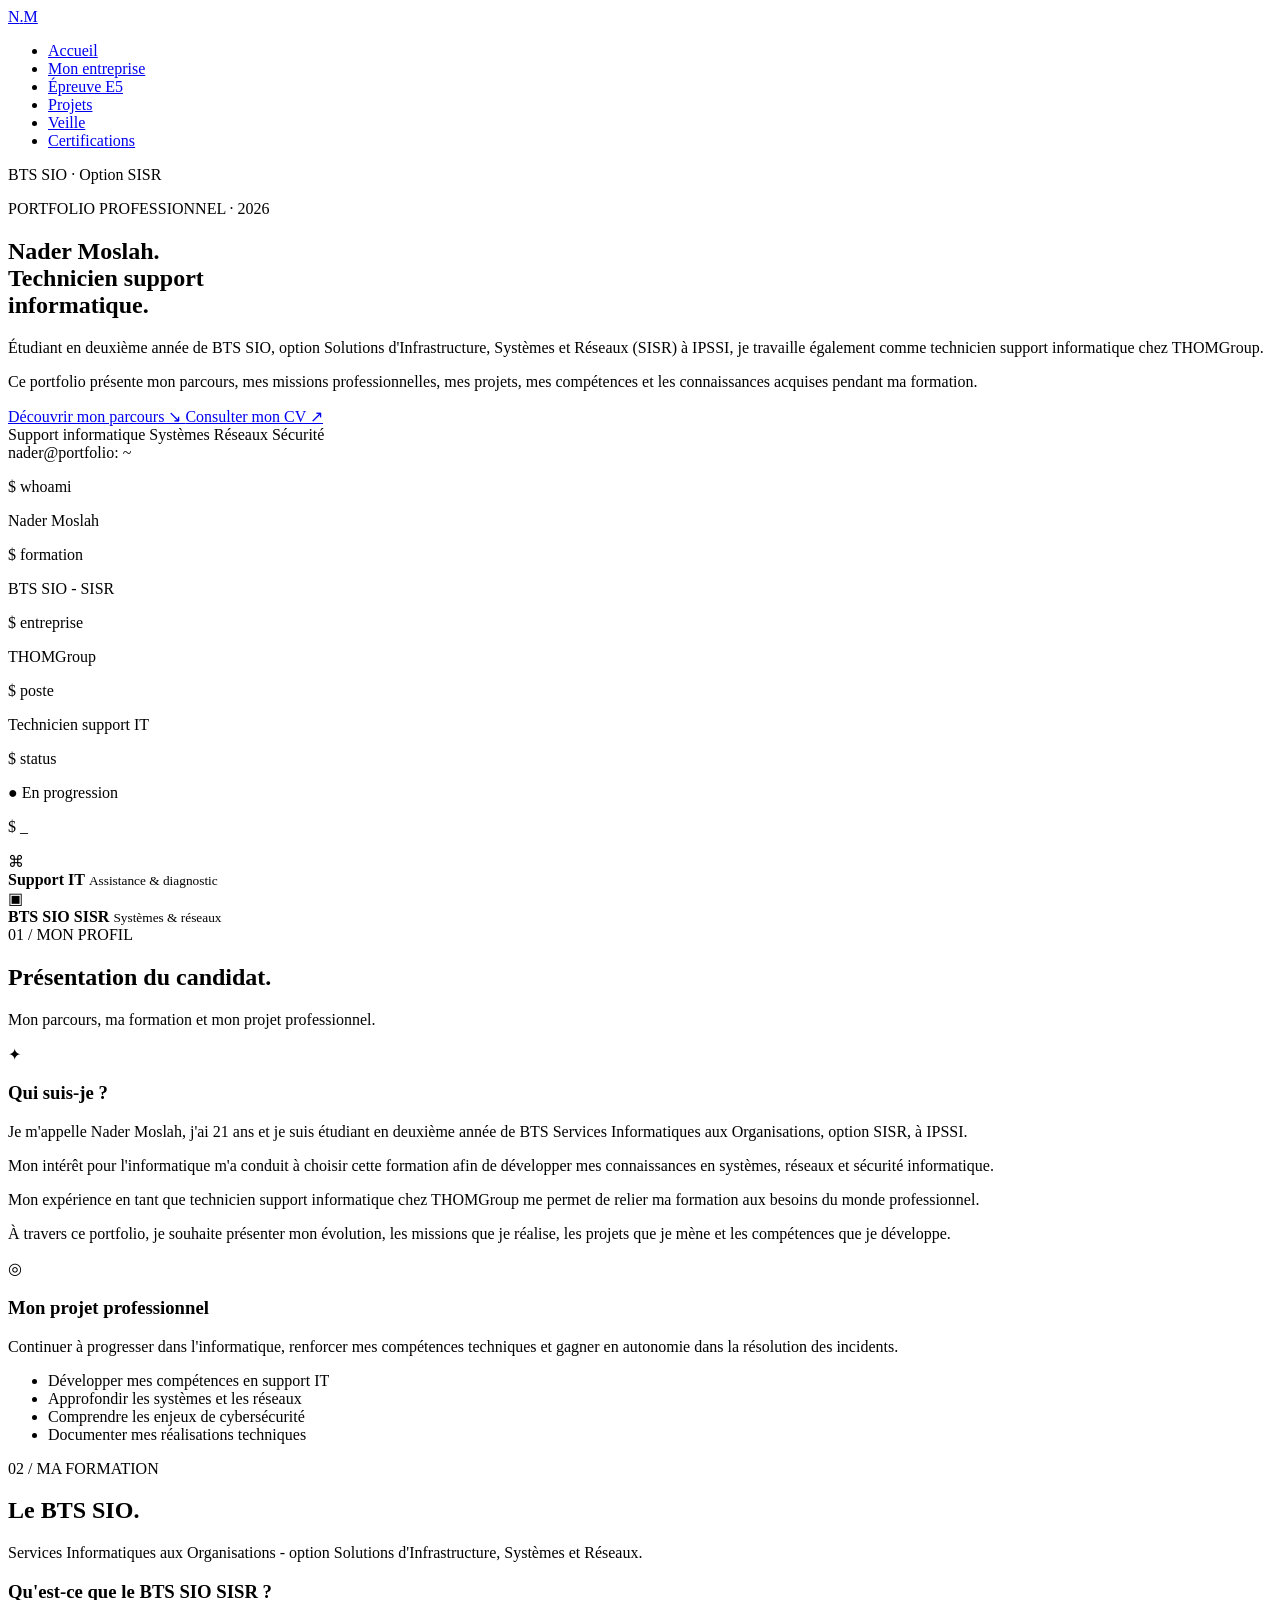
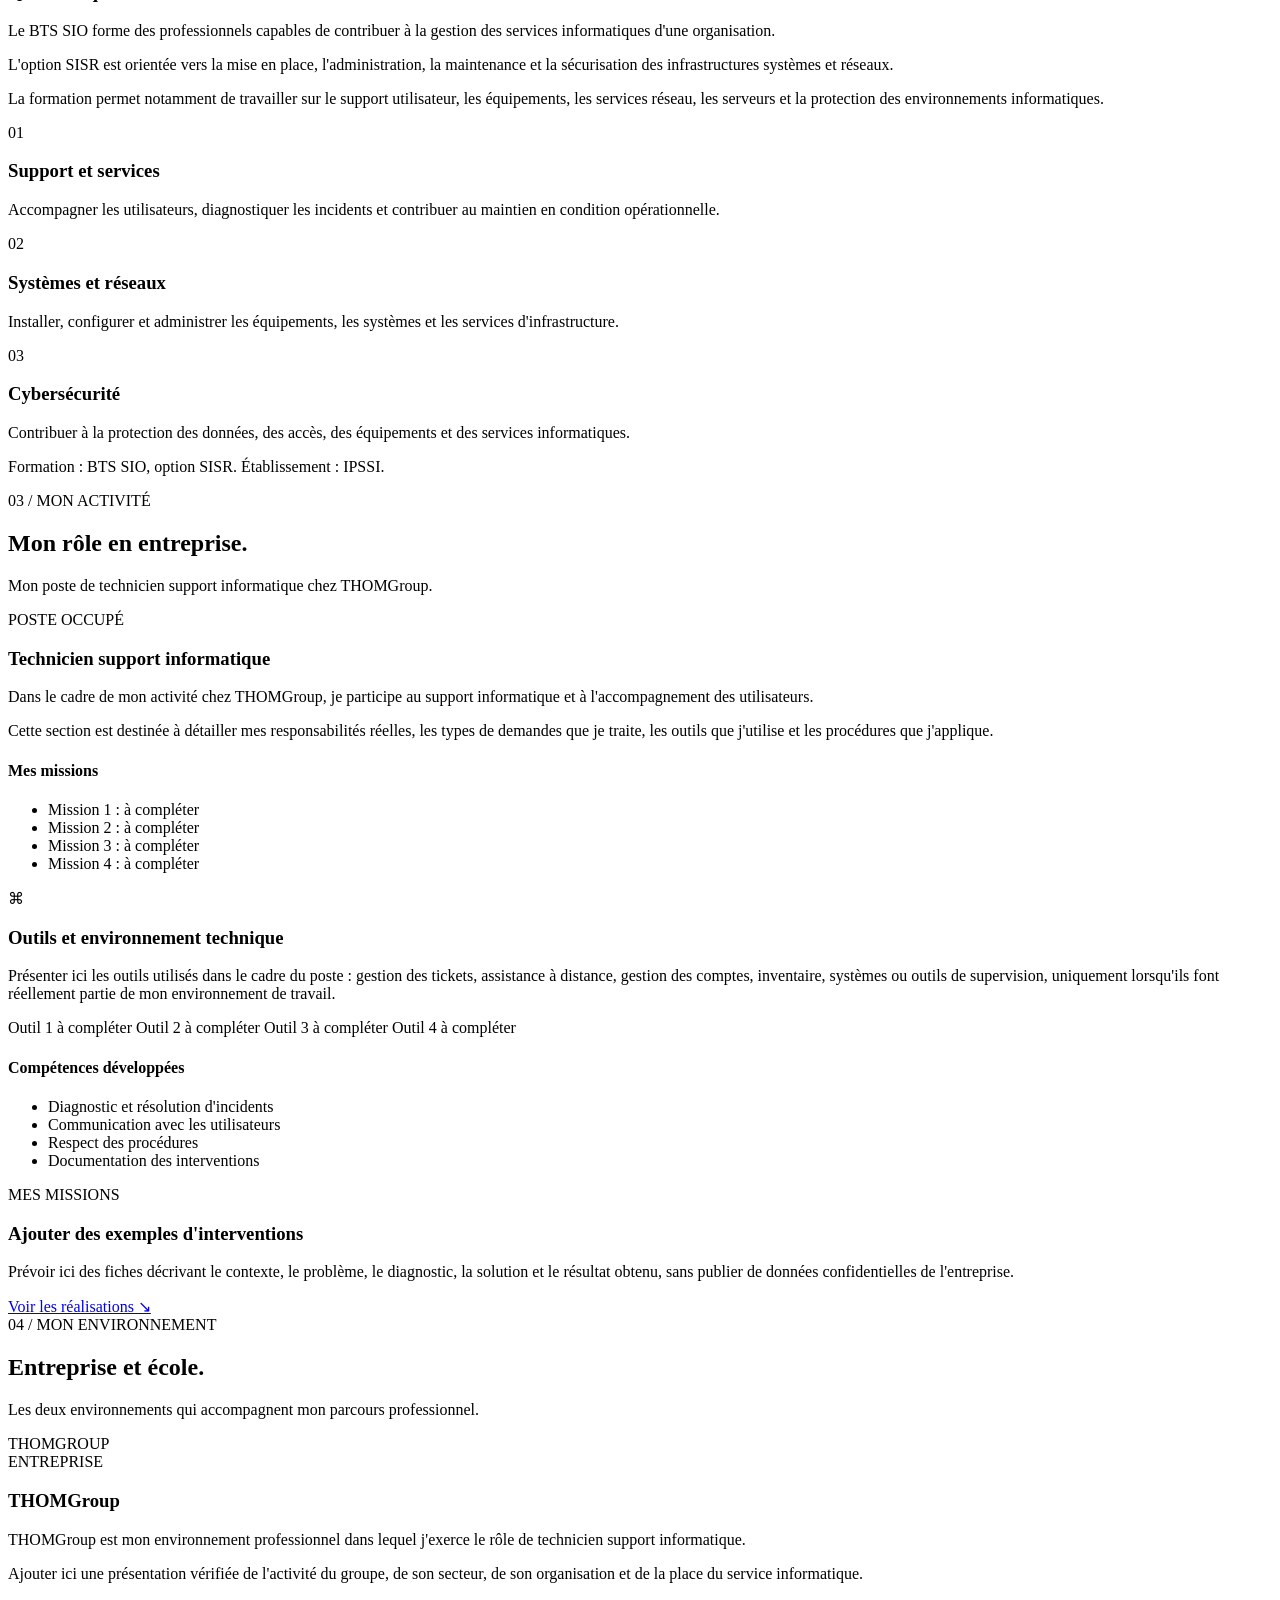
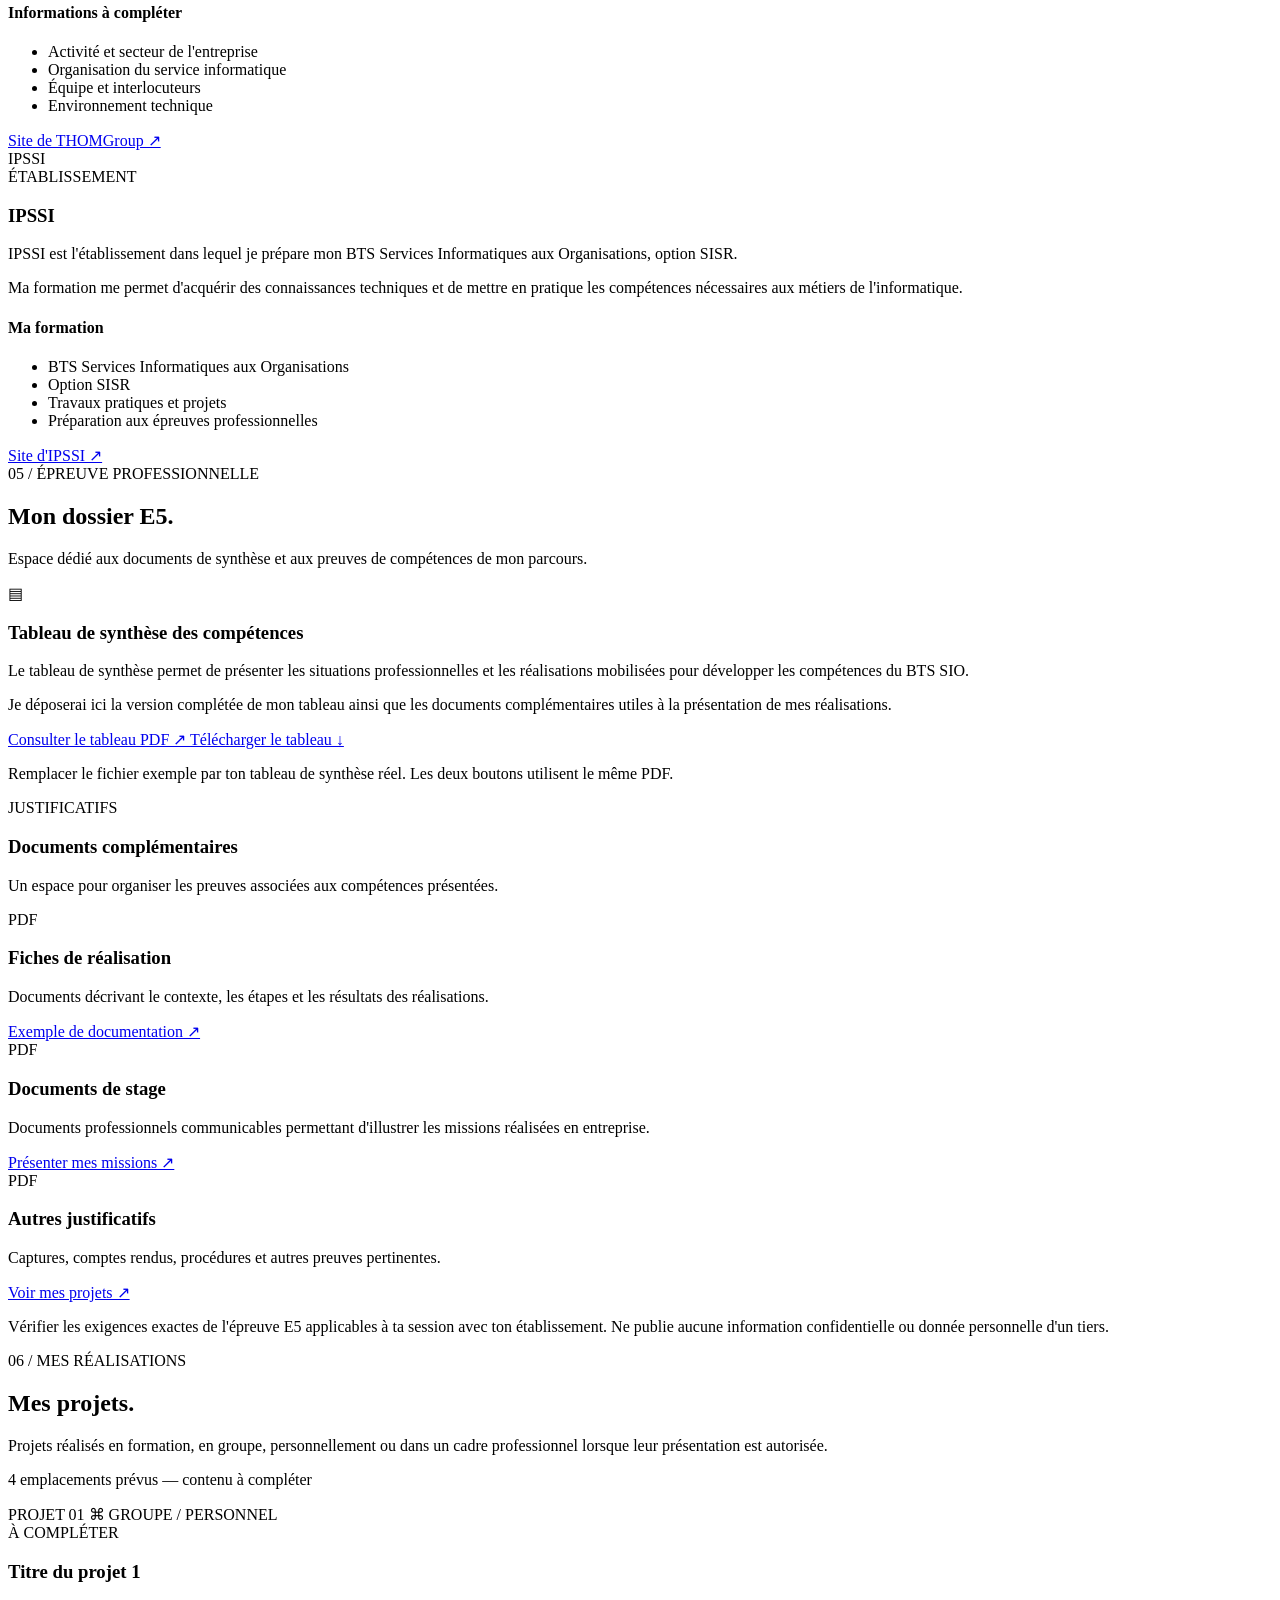
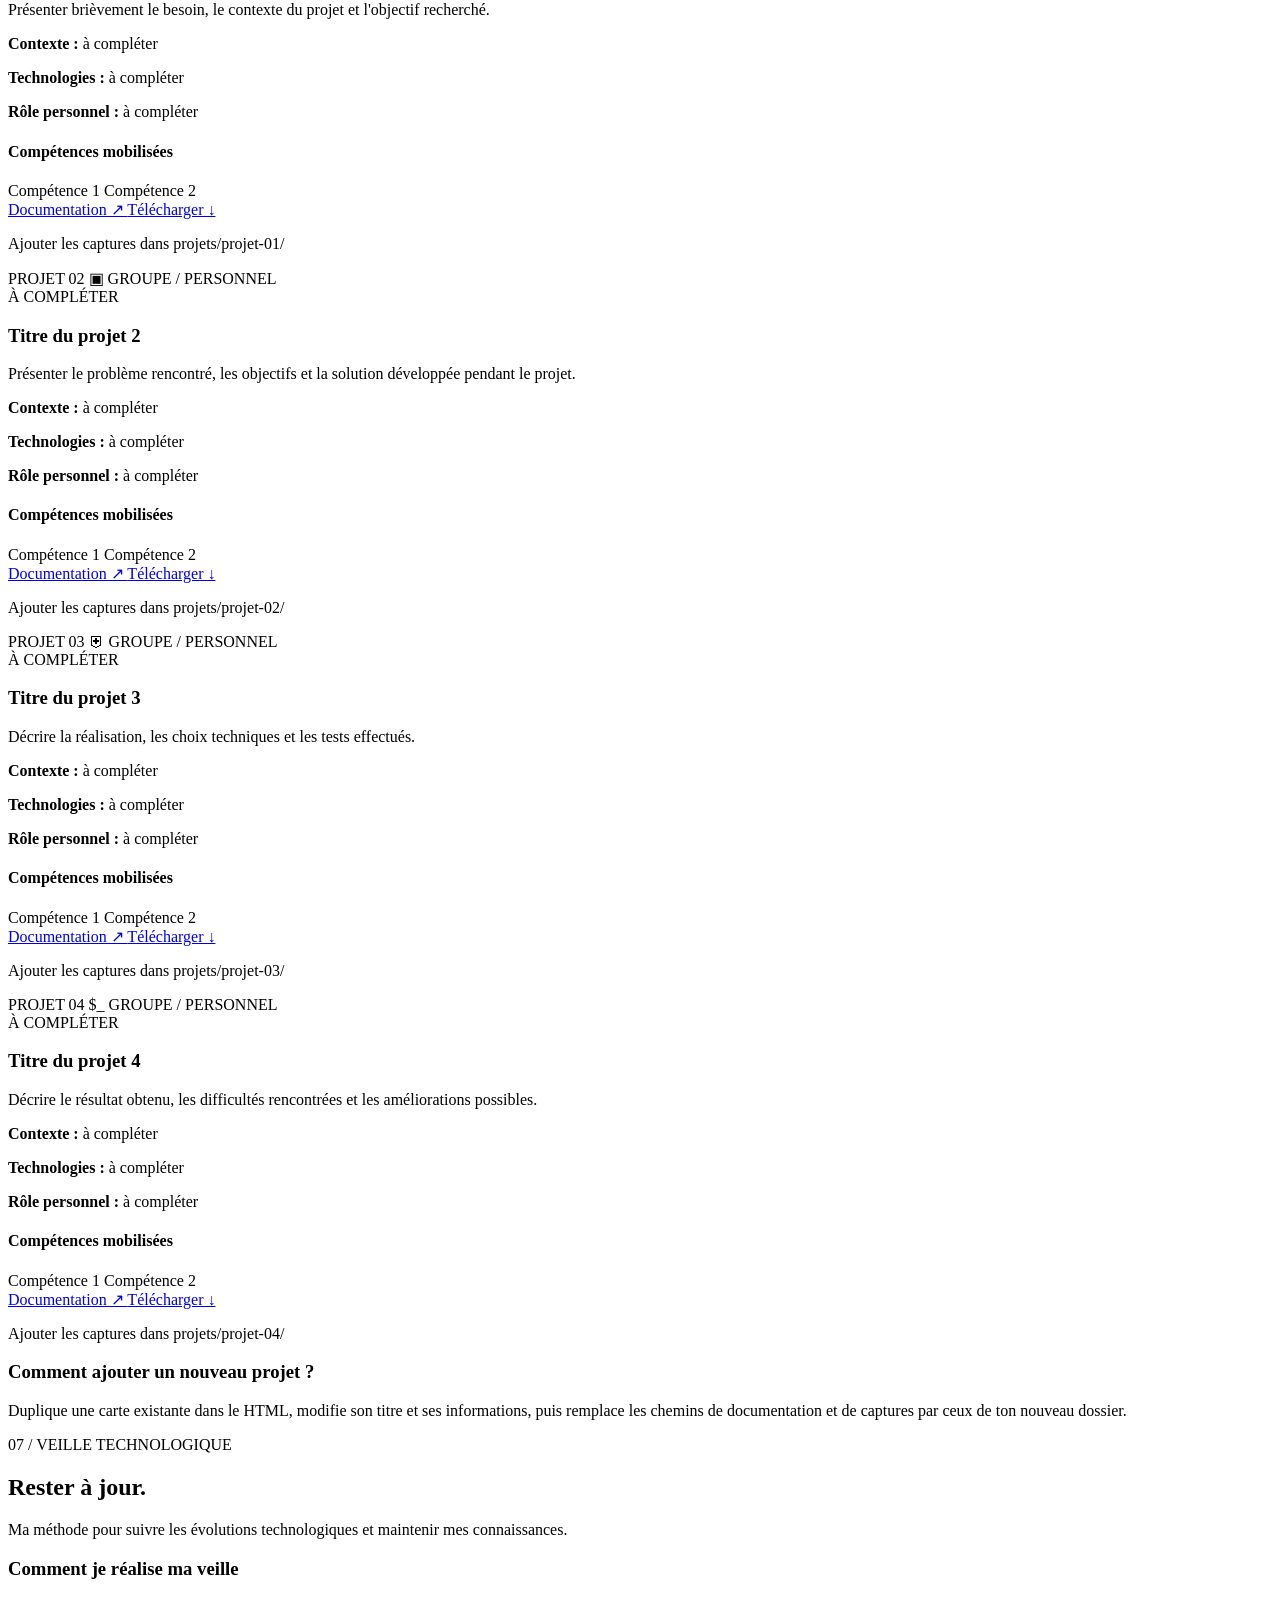
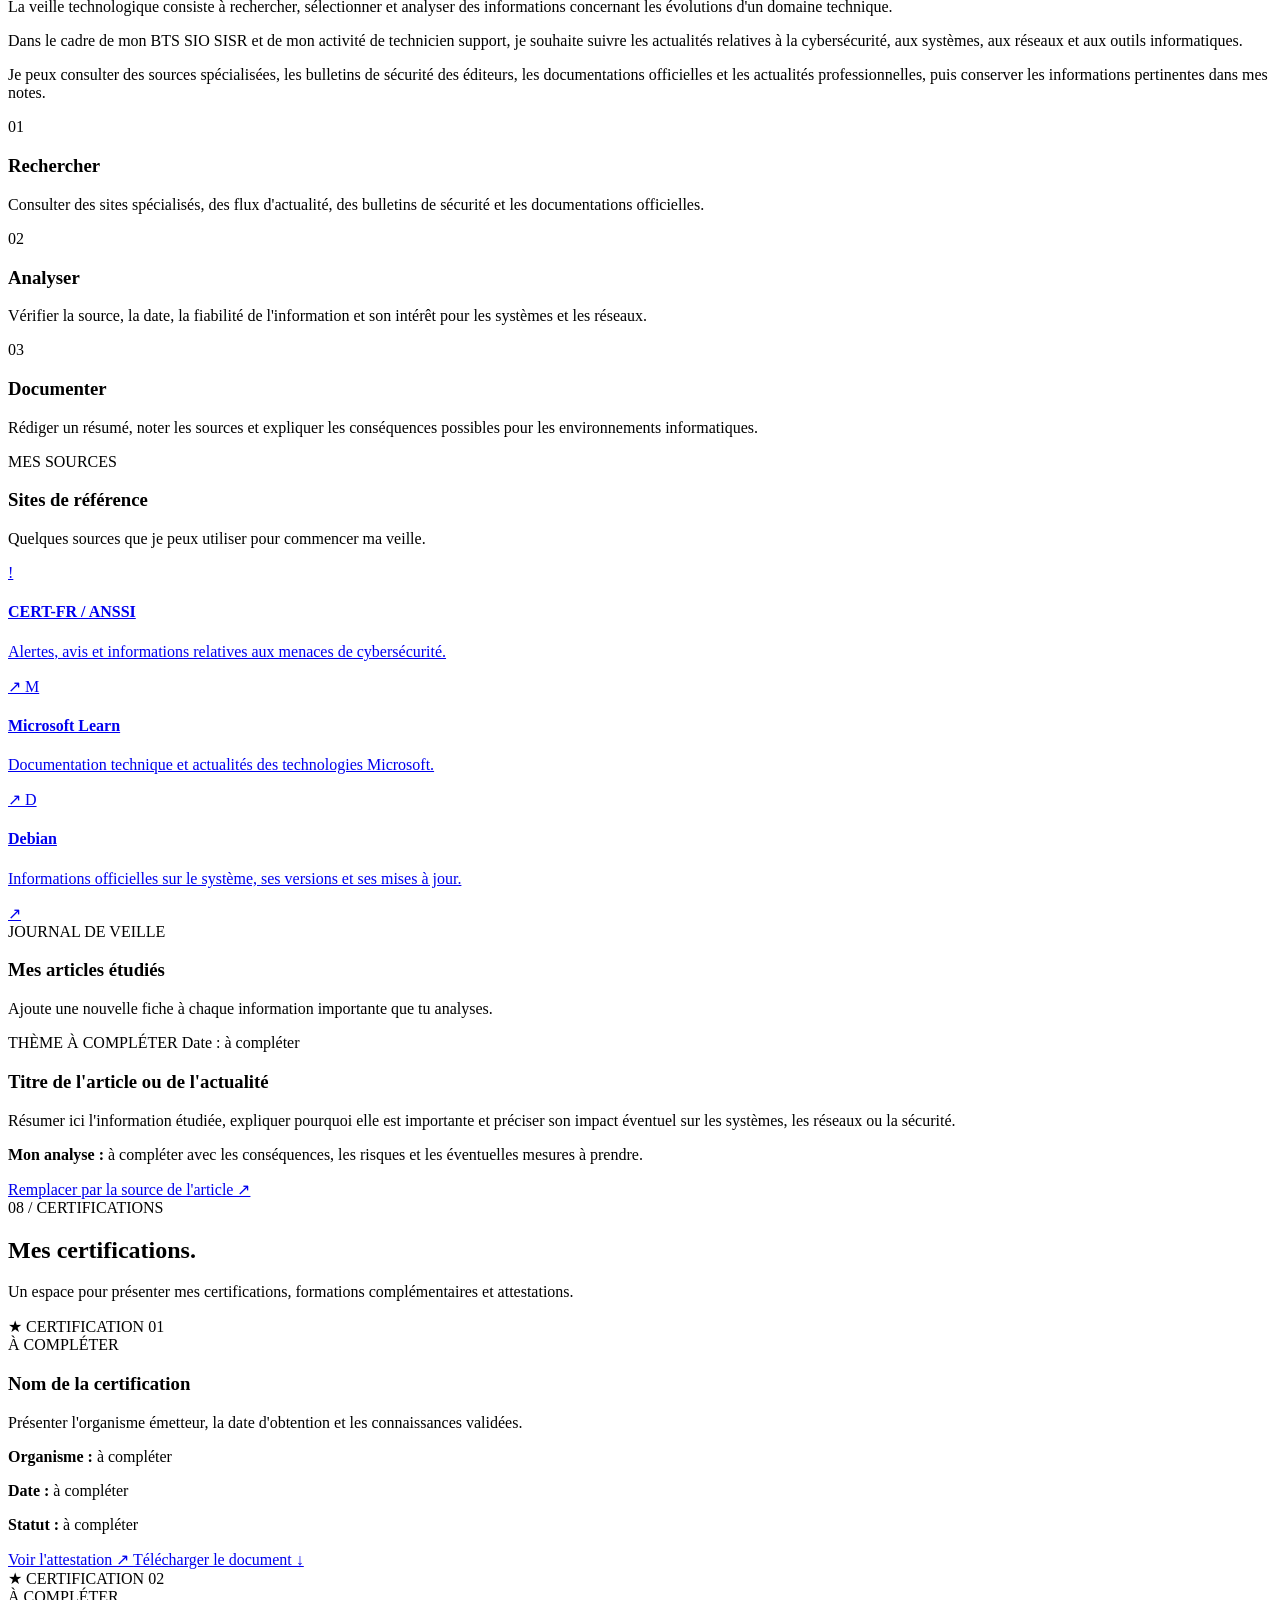
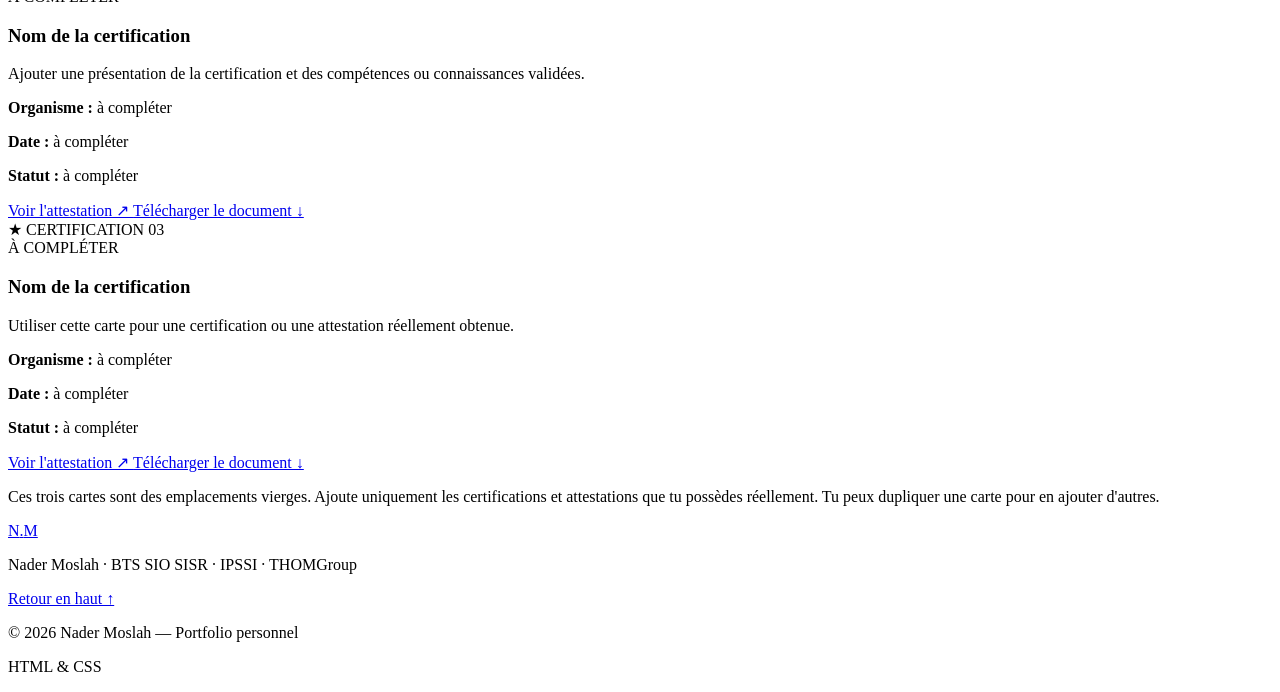
==== commit 16352ea6: "Update fmt.Println message from 'Hello' to 'Goodbye'" ====
--- a/Base.html
+++ b/Base.html
@@ -4,150 +4,1188 @@
 <head>
     <meta charset="UTF-8">
     <meta name="viewport" content="width=device-width, initial-scale=1.0">
-    <meta name="description" content="Portfolio de Nader Moslah, étudiant en BTS SIO option SISR à IPSSI.">
-    <title>Portfolio - Nader Moslah</title>
+    <meta name="theme-color" content="#10101c">
+    <meta name="description" content="Portfolio de Nader Moslah, étudiant en BTS SIO SISR, technicien support informatique chez THOMGroup.">
+    <title>Nader Moslah | Portfolio BTS SIO SISR</title>
+    <link rel="stylesheet" href="style.css">
 </head>
 
 <body>
 
-    <header>
-        <h1>Bienvenue sur mon portfolio</h1>
-        <p>Nader Moslah</p>
-        <p>Étudiant en deuxième année de BTS SIO, option SISR, à IPSSI.</p>
-
-        <nav aria-label="Navigation principale">
-            <ul>
-                <li><a href="#presentation">Présentation</a></li>
-                <li><a href="#parcours">Mon parcours</a></li>
-                <li><a href="#competences">Mes compétences</a></li>
-                <li><a href="#projets">Mes projets</a></li>
-                <li><a href="#objectif">Mon objectif</a></li>
+    <!-- =====================================
+         NAVIGATION
+    ====================================== -->
+    <header class="header">
+        <nav class="navbar container" aria-label="Navigation principale">
+
+            <a href="#accueil" class="logo">N<span>.</span>M</a>
+
+            <ul class="nav-links">
+                <li><a href="#accueil">Accueil</a></li>
+                <li><a href="#entreprise">Mon entreprise</a></li>
+                <li><a href="#e5">Épreuve E5</a></li>
+                <li><a href="#projets">Projets</a></li>
+                <li><a href="#veille">Veille</a></li>
+                <li><a href="#certifications">Certifications</a></li>
             </ul>
+
         </nav>
     </header>
 
     <main>
 
-        <section id="presentation">
-            <h2>Qui suis-je ?</h2>
+        <!-- =====================================
+             01 - ACCUEIL ET PRESENTATION
+        ====================================== -->
+        <section id="accueil" class="hero">
+            <div class="container hero-grid">
+
+                <div class="hero-content">
+
+                    <span class="status">
+                        <span class="status-dot"></span>
+                        BTS SIO · Option SISR
+                    </span>
+
+                    <p class="eyebrow">PORTFOLIO PROFESSIONNEL · 2026</p>
+
+                    <h1>
+                        Nader Moslah<span class="accent">.</span>
+                        <br>
+                        <span class="gradient-text">
+                            Technicien support
+                        </span>
+                        <br>
+                        informatique.
+                    </h1>
+
+                    <p class="hero-description">
+                        Étudiant en deuxième année de BTS SIO,
+                        option Solutions d'Infrastructure, Systèmes
+                        et Réseaux (SISR) à IPSSI, je travaille
+                        également comme technicien support
+                        informatique chez THOMGroup.
+                    </p>
+
+                    <p class="hero-description">
+                        Ce portfolio présente mon parcours,
+                        mes missions professionnelles, mes projets,
+                        mes compétences et les connaissances
+                        acquises pendant ma formation.
+                    </p>
+
+                    <div class="hero-buttons">
+                        <a href="#presentation" class="btn btn-primary">
+                            Découvrir mon parcours ↘
+                        </a>
+
+                        <a href="documents/cv-nader.pdf"
+                           class="btn btn-secondary"
+                           target="_blank"
+                           rel="noopener noreferrer">
+                            Consulter mon CV ↗
+                        </a>
+                    </div>
+
+                    <div class="hero-tags">
+                        <span>Support informatique</span>
+                        <span>Systèmes</span>
+                        <span>Réseaux</span>
+                        <span>Sécurité</span>
+                    </div>
+
+                </div>
+
+                <div class="hero-visual" aria-hidden="true">
+                    <div class="visual-glow"></div>
+
+                    <div class="terminal">
+                        <div class="terminal-header">
+                            <div class="terminal-dots">
+                                <span></span>
+                                <span></span>
+                                <span></span>
+                            </div>
+                            <span>nader@portfolio: ~</span>
+                        </div>
+
+                        <div class="terminal-body">
+                            <p><span class="purple-text">$</span> whoami</p>
+                            <p class="green-text">Nader Moslah</p>
+
+                            <p><span class="purple-text">$</span> formation</p>
+                            <p class="muted-text">BTS SIO - SISR</p>
+
+                            <p><span class="purple-text">$</span> entreprise</p>
+                            <p class="muted-text">THOMGroup</p>
+
+                            <p><span class="purple-text">$</span> poste</p>
+                            <p class="cyan-text">Technicien support IT</p>
+
+                            <p><span class="purple-text">$</span> status</p>
+                            <p class="green-text">● En progression</p>
+
+                            <p class="cyan-text">$ <span class="cursor">_</span></p>
+                        </div>
+                    </div>
+
+                    <div class="floating-card floating-top">
+                        <span class="floating-icon cyan-bg">⌘</span>
+                        <div>
+                            <strong>Support IT</strong>
+                            <small>Assistance & diagnostic</small>
+                        </div>
+                    </div>
+
+                    <div class="floating-card floating-bottom">
+                        <span class="floating-icon purple-bg">▣</span>
+                        <div>
+                            <strong>BTS SIO SISR</strong>
+                            <small>Systèmes & réseaux</small>
+                        </div>
+                    </div>
+                </div>
+
+            </div>
+        </section>
+
+        <!-- PRESENTATION DU CANDIDAT -->
+        <section id="presentation" class="section">
+            <div class="container">
+
+                <div class="section-heading">
+                    <span class="section-number">01 / MON PROFIL</span>
+                    <h2>Présentation du candidat<span class="accent">.</span></h2>
+                    <p>Mon parcours, ma formation et mon projet professionnel.</p>
+                </div>
+
+                <div class="two-columns">
+
+                    <article class="card content-card">
+                        <span class="card-icon purple-bg">✦</span>
+                        <h3>Qui suis-je ?</h3>
+
+                        <p>
+                            Je m'appelle Nader Moslah, j'ai 21 ans et
+                            je suis étudiant en deuxième année de BTS
+                            Services Informatiques aux Organisations,
+                            option SISR, à IPSSI.
+                        </p>
+
+                        <p>
+                            Mon intérêt pour l'informatique m'a conduit
+                            à choisir cette formation afin de développer
+                            mes connaissances en systèmes, réseaux et
+                            sécurité informatique.
+                        </p>
+
+                        <p>
+                            Mon expérience en tant que technicien
+                            support informatique chez THOMGroup me
+                            permet de relier ma formation aux besoins
+                            du monde professionnel.
+                        </p>
+
+                        <p>
+                            À travers ce portfolio, je souhaite
+                            présenter mon évolution, les missions
+                            que je réalise, les projets que je mène
+                            et les compétences que je développe.
+                        </p>
+                    </article>
+
+                    <article class="card content-card">
+                        <span class="card-icon cyan-bg">◎</span>
+                        <h3>Mon projet professionnel</h3>
+
+                        <p>
+                            Continuer à progresser dans l'informatique,
+                            renforcer mes compétences techniques et
+                            gagner en autonomie dans la résolution
+                            des incidents.
+                        </p>
+
+                        <ul class="check-list">
+                            <li>Développer mes compétences en support IT</li>
+                            <li>Approfondir les systèmes et les réseaux</li>
+                            <li>Comprendre les enjeux de cybersécurité</li>
+                            <li>Documenter mes réalisations techniques</li>
+                        </ul>
+                    </article>
+
+                </div>
+            </div>
+        </section>
+
+        <!-- PRESENTATION DU BTS -->
+        <section id="bts" class="section section-alt">
+            <div class="container">
+
+                <div class="section-heading">
+                    <span class="section-number">02 / MA FORMATION</span>
+                    <h2>Le BTS SIO<span class="accent">.</span></h2>
+                    <p>
+                        Services Informatiques aux Organisations -
+                        option Solutions d'Infrastructure, Systèmes et Réseaux.
+                    </p>
+                </div>
+
+                <article class="card content-card bts-intro">
+                    <h3>Qu'est-ce que le BTS SIO SISR ?</h3>
+
+                    <p>
+                        Le BTS SIO forme des professionnels capables
+                        de contribuer à la gestion des services
+                        informatiques d'une organisation.
+                    </p>
+
+                    <p>
+                        L'option SISR est orientée vers la mise en
+                        place, l'administration, la maintenance et
+                        la sécurisation des infrastructures systèmes
+                        et réseaux.
+                    </p>
+
+                    <p>
+                        La formation permet notamment de travailler
+                        sur le support utilisateur, les équipements,
+                        les services réseau, les serveurs et la
+                        protection des environnements informatiques.
+                    </p>
+                </article>
+
+                <div class="cards-grid three-columns">
+
+                    <article class="card feature-card">
+                        <span class="feature-icon purple-text">01</span>
+                        <h3>Support et services</h3>
+                        <p>
+                            Accompagner les utilisateurs, diagnostiquer
+                            les incidents et contribuer au maintien
+                            en condition opérationnelle.
+                        </p>
+                    </article>
+
+                    <article class="card feature-card">
+                        <span class="feature-icon cyan-text">02</span>
+                        <h3>Systèmes et réseaux</h3>
+                        <p>
+                            Installer, configurer et administrer
+                            les équipements, les systèmes et
+                            les services d'infrastructure.
+                        </p>
+                    </article>
+
+                    <article class="card feature-card">
+                        <span class="feature-icon orange-text">03</span>
+                        <h3>Cybersécurité</h3>
+                        <p>
+                            Contribuer à la protection des données,
+                            des accès, des équipements et des
+                            services informatiques.
+                        </p>
+                    </article>
+
+                </div>
+
+                <p class="notice">
+                    Formation : BTS SIO, option SISR.
+                    Établissement : IPSSI.
+                </p>
+
+            </div>
+        </section>
+
+        <!-- ROLE DANS L'ENTREPRISE -->
+        <section id="missions" class="section">
+            <div class="container">
+
+                <div class="section-heading">
+                    <span class="section-number">03 / MON ACTIVITÉ</span>
+                    <h2>Mon rôle en entreprise<span class="accent">.</span></h2>
+                    <p>
+                        Mon poste de technicien support informatique
+                        chez THOMGroup.
+                    </p>
+                </div>
+
+                <div class="two-columns">
+
+                    <article class="card content-card">
+                        <span class="pill pill-cyan">POSTE OCCUPÉ</span>
+                        <h3>Technicien support informatique</h3>
+
+                        <p>
+                            Dans le cadre de mon activité chez
+                            THOMGroup, je participe au support
+                            informatique et à l'accompagnement
+                            des utilisateurs.
+                        </p>
+
+                        <p>
+                            Cette section est destinée à détailler
+                            mes responsabilités réelles, les types
+                            de demandes que je traite, les outils
+                            que j'utilise et les procédures que
+                            j'applique.
+                        </p>
+
+                        <h4>Mes missions</h4>
+                        <ul class="check-list">
+                            <li>Mission 1 : à compléter</li>
+                            <li>Mission 2 : à compléter</li>
+                            <li>Mission 3 : à compléter</li>
+                            <li>Mission 4 : à compléter</li>
+                        </ul>
+                    </article>
+
+                    <article class="card content-card">
+                        <span class="card-icon orange-bg">⌘</span>
+                        <h3>Outils et environnement technique</h3>
+
+                        <p>
+                            Présenter ici les outils utilisés dans
+                            le cadre du poste : gestion des tickets,
+                            assistance à distance, gestion des comptes,
+                            inventaire, systèmes ou outils de supervision,
+                            uniquement lorsqu'ils font réellement partie
+                            de mon environnement de travail.
+                        </p>
+
+                        <div class="tag-list">
+                            <span>Outil 1 à compléter</span>
+                            <span>Outil 2 à compléter</span>
+                            <span>Outil 3 à compléter</span>
+                            <span>Outil 4 à compléter</span>
+                        </div>
+
+                        <h4>Compétences développées</h4>
+                        <ul class="check-list">
+                            <li>Diagnostic et résolution d'incidents</li>
+                            <li>Communication avec les utilisateurs</li>
+                            <li>Respect des procédures</li>
+                            <li>Documentation des interventions</li>
+                        </ul>
+                    </article>
+
+                </div>
+
+                <div class="card documentation-banner">
+                    <div>
+                        <span class="section-number">MES MISSIONS</span>
+                        <h3>Ajouter des exemples d'interventions</h3>
+                        <p>
+                            Prévoir ici des fiches décrivant le contexte,
+                            le problème, le diagnostic, la solution et
+                            le résultat obtenu, sans publier de données
+                            confidentielles de l'entreprise.
+                        </p>
+                    </div>
+                    <a href="#projets" class="btn btn-primary">
+                        Voir les réalisations ↘
+                    </a>
+                </div>
+
+            </div>
+        </section>
+
+        <!-- ENTREPRISE ET ECOLE -->
+        <section id="entreprise" class="section section-alt">
+            <div class="container">
+
+                <div class="section-heading">
+                    <span class="section-number">04 / MON ENVIRONNEMENT</span>
+                    <h2>Entreprise et école<span class="accent">.</span></h2>
+                    <p>
+                        Les deux environnements qui accompagnent
+                        mon parcours professionnel.
+                    </p>
+                </div>
+
+                <div class="two-columns">
+
+                    <article class="card organization-card">
+                        <div class="organization-banner company-banner">
+                            <span>THOMGROUP</span>
+                        </div>
+
+                        <div class="organization-content">
+                            <span class="pill pill-orange">ENTREPRISE</span>
+                            <h3>THOMGroup</h3>
+
+                            <p>
+                                THOMGroup est mon environnement
+                                professionnel dans lequel j'exerce
+                                le rôle de technicien support informatique.
+                            </p>
+
+                            <p>
+                                Ajouter ici une présentation vérifiée
+                                de l'activité du groupe, de son secteur,
+                                de son organisation et de la place
+                                du service informatique.
+                            </p>
+
+                            <h4>Informations à compléter</h4>
+                            <ul class="check-list">
+                                <li>Activité et secteur de l'entreprise</li>
+                                <li>Organisation du service informatique</li>
+                                <li>Équipe et interlocuteurs</li>
+                                <li>Environnement technique</li>
+                            </ul>
+
+                            <a href="https://www.thomgroup.com/"
+                               class="project-link"
+                               target="_blank"
+                               rel="noopener noreferrer">
+                                Site de THOMGroup ↗
+                            </a>
+                        </div>
+                    </article>
+
+                    <article class="card organization-card">
+                        <div class="organization-banner school-banner">
+                            <span>IPSSI</span>
+                        </div>
+
+                        <div class="organization-content">
+                            <span class="pill pill-cyan">ÉTABLISSEMENT</span>
+                            <h3>IPSSI</h3>
+
+                            <p>
+                                IPSSI est l'établissement dans lequel
+                                je prépare mon BTS Services Informatiques
+                                aux Organisations, option SISR.
+                            </p>
+
+                            <p>
+                                Ma formation me permet d'acquérir des
+                                connaissances techniques et de mettre
+                                en pratique les compétences nécessaires
+                                aux métiers de l'informatique.
+                            </p>
+
+                            <h4>Ma formation</h4>
+                            <ul class="check-list">
+                                <li>BTS Services Informatiques aux Organisations</li>
+                                <li>Option SISR</li>
+                                <li>Travaux pratiques et projets</li>
+                                <li>Préparation aux épreuves professionnelles</li>
+                            </ul>
+
+                            <a href="https://www.ipssi.com/"
+                               class="project-link"
+                               target="_blank"
+                               rel="noopener noreferrer">
+                                Site d'IPSSI ↗
+                            </a>
+                        </div>
+                    </article>
+
+                </div>
+            </div>
+        </section>
+
+        <!-- =====================================
+             02 - EPREUVE E5
+        ====================================== -->
+        <section id="e5" class="section">
+            <div class="container">
+
+                <div class="section-heading">
+                    <span class="section-number">05 / ÉPREUVE PROFESSIONNELLE</span>
+                    <h2>Mon dossier E5<span class="accent">.</span></h2>
+                    <p>
+                        Espace dédié aux documents de synthèse et
+                        aux preuves de compétences de mon parcours.
+                    </p>
+                </div>
+
+                <article class="card e5-intro">
+                    <span class="card-icon cyan-bg">▤</span>
+                    <h3>Tableau de synthèse des compétences</h3>
+
+                    <p>
+                        Le tableau de synthèse permet de présenter
+                        les situations professionnelles et les
+                        réalisations mobilisées pour développer
+                        les compétences du BTS SIO.
+                    </p>
+
+                    <p>
+                        Je déposerai ici la version complétée de mon
+                        tableau ainsi que les documents complémentaires
+                        utiles à la présentation de mes réalisations.
+                    </p>
+
+                    <div class="document-actions">
+                        <a href="documents/tableau-synthese-e5.pdf"
+                           class="btn btn-primary"
+                           target="_blank"
+                           rel="noopener noreferrer">
+                            Consulter le tableau PDF ↗
+                        </a>
+
+                        <a href="documents/tableau-synthese-e5.pdf"
+                           class="btn btn-secondary"
+                           download>
+                            Télécharger le tableau ↓
+                        </a>
+                    </div>
+
+                    <p class="small-note">
+                        Remplacer le fichier exemple par ton tableau
+                        de synthèse réel. Les deux boutons utilisent
+                        le même PDF.
+                    </p>
+                </article>
+
+                <div class="section-heading subsection-heading">
+                    <span class="section-number">JUSTIFICATIFS</span>
+                    <h3>Documents complémentaires</h3>
+                    <p>
+                        Un espace pour organiser les preuves associées
+                        aux compétences présentées.
+                    </p>
+                </div>
+
+                <div class="cards-grid three-columns">
+
+                    <article class="card document-card">
+                        <span class="document-icon purple-bg">PDF</span>
+                        <h3>Fiches de réalisation</h3>
+                        <p>
+                            Documents décrivant le contexte,
+                            les étapes et les résultats des réalisations.
+                        </p>
+                        <a href="projets/projet-01/documentation.pdf"
+                           class="project-link"
+                           target="_blank"
+                           rel="noopener noreferrer">
+                            Exemple de documentation ↗
+                        </a>
+                    </article>
+
+                    <article class="card document-card">
+                        <span class="document-icon cyan-bg">PDF</span>
+                        <h3>Documents de stage</h3>
+                        <p>
+                            Documents professionnels communicables
+                            permettant d'illustrer les missions
+                            réalisées en entreprise.
+                        </p>
+                        <a href="#missions" class="project-link">
+                            Présenter mes missions ↗
+                        </a>
+                    </article>
+
+                    <article class="card document-card">
+                        <span class="document-icon orange-bg">PDF</span>
+                        <h3>Autres justificatifs</h3>
+                        <p>
+                            Captures, comptes rendus, procédures
+                            et autres preuves pertinentes.
+                        </p>
+                        <a href="#projets" class="project-link">
+                            Voir mes projets ↗
+                        </a>
+                    </article>
+
+                </div>
+
+                <p class="notice">
+                    Vérifier les exigences exactes de l'épreuve E5
+                    applicables à ta session avec ton établissement.
+                    Ne publie aucune information confidentielle
+                    ou donnée personnelle d'un tiers.
+                </p>
+
+            </div>
+        </section>
+
+        <!-- =====================================
+             03 - QUATRE PROJETS
+        ====================================== -->
+        <section id="projets" class="section section-alt">
+            <div class="container">
+
+                <div class="section-heading">
+                    <span class="section-number">06 / MES RÉALISATIONS</span>
+                    <h2>Mes projets<span class="accent">.</span></h2>
+                    <p>
+                        Projets réalisés en formation, en groupe,
+                        personnellement ou dans un cadre professionnel
+                        lorsque leur présentation est autorisée.
+                    </p>
+                </div>
+
+                <div class="project-filter-info">
+                    <span class="status-dot"></span>
+                    <p>
+                        4 emplacements prévus — contenu à compléter
+                    </p>
+                </div>
+
+                <div class="projects-grid">
+
+                    <!-- PROJET 1 : DUPLIQUER CETTE CARTE POUR AJOUTER UN PROJET -->
+                    <article class="card project-card">
+                        <div class="project-visual project-purple">
+                            <span class="project-number">PROJET 01</span>
+                            <span class="project-symbol">⌘</span>
+                            <span class="project-type">GROUPE / PERSONNEL</span>
+                        </div>
+
+                        <div class="project-content">
+                            <span class="pill pill-purple">À COMPLÉTER</span>
+                            <h3>Titre du projet 1</h3>
+
+                            <p>
+                                Présenter brièvement le besoin,
+                                le contexte du projet et l'objectif
+                                recherché.
+                            </p>
+
+                            <div class="project-details">
+                                <p><strong>Contexte :</strong> à compléter</p>
+                                <p><strong>Technologies :</strong> à compléter</p>
+                                <p><strong>Rôle personnel :</strong> à compléter</p>
+                            </div>
+
+                            <h4>Compétences mobilisées</h4>
+                            <div class="tag-list">
+                                <span>Compétence 1</span>
+                                <span>Compétence 2</span>
+                            </div>
+
+                            <div class="project-actions">
+                                <a href="projets/projet-01/documentation.pdf"
+                                   class="btn btn-primary btn-small"
+                                   target="_blank"
+                                   rel="noopener noreferrer">
+                                    Documentation ↗
+                                </a>
+
+                                <a href="projets/projet-01/documentation.pdf"
+                                   class="download-link"
+                                   download>
+                                    Télécharger ↓
+                                </a>
+                            </div>
+
+                            <p class="small-note">
+                                Ajouter les captures dans
+                                projets/projet-01/
+                            </p>
+                        </div>
+                    </article>
+
+                    <!-- PROJET 2 -->
+                    <article class="card project-card">
+                        <div class="project-visual project-cyan">
+                            <span class="project-number">PROJET 02</span>
+                            <span class="project-symbol">▣</span>
+                            <span class="project-type">GROUPE / PERSONNEL</span>
+                        </div>
+
+                        <div class="project-content">
+                            <span class="pill pill-cyan">À COMPLÉTER</span>
+                            <h3>Titre du projet 2</h3>
+
+                            <p>
+                                Présenter le problème rencontré,
+                                les objectifs et la solution
+                                développée pendant le projet.
+                            </p>
+
+                            <div class="project-details">
+                                <p><strong>Contexte :</strong> à compléter</p>
+                                <p><strong>Technologies :</strong> à compléter</p>
+                                <p><strong>Rôle personnel :</strong> à compléter</p>
+                            </div>
+
+                            <h4>Compétences mobilisées</h4>
+                            <div class="tag-list">
+                                <span>Compétence 1</span>
+                                <span>Compétence 2</span>
+                            </div>
+
+                            <div class="project-actions">
+                                <a href="projets/projet-02/documentation.pdf"
+                                   class="btn btn-primary btn-small"
+                                   target="_blank"
+                                   rel="noopener noreferrer">
+                                    Documentation ↗
+                                </a>
+
+                                <a href="projets/projet-02/documentation.pdf"
+                                   class="download-link"
+                                   download>
+                                    Télécharger ↓
+                                </a>
+                            </div>
+
+                            <p class="small-note">
+                                Ajouter les captures dans
+                                projets/projet-02/
+                            </p>
+                        </div>
+                    </article>
+
+                    <!-- PROJET 3 -->
+                    <article class="card project-card">
+                        <div class="project-visual project-orange">
+                            <span class="project-number">PROJET 03</span>
+                            <span class="project-symbol">⛨</span>
+                            <span class="project-type">GROUPE / PERSONNEL</span>
+                        </div>
+
+                        <div class="project-content">
+                            <span class="pill pill-orange">À COMPLÉTER</span>
+                            <h3>Titre du projet 3</h3>
+
+                            <p>
+                                Décrire la réalisation, les choix
+                                techniques et les tests effectués.
+                            </p>
+
+                            <div class="project-details">
+                                <p><strong>Contexte :</strong> à compléter</p>
+                                <p><strong>Technologies :</strong> à compléter</p>
+                                <p><strong>Rôle personnel :</strong> à compléter</p>
+                            </div>
+
+                            <h4>Compétences mobilisées</h4>
+                            <div class="tag-list">
+                                <span>Compétence 1</span>
+                                <span>Compétence 2</span>
+                            </div>
+
+                            <div class="project-actions">
+                                <a href="projets/projet-03/documentation.pdf"
+                                   class="btn btn-primary btn-small"
+                                   target="_blank"
+                                   rel="noopener noreferrer">
+                                    Documentation ↗
+                                </a>
+
+                                <a href="projets/projet-03/documentation.pdf"
+                                   class="download-link"
+                                   download>
+                                    Télécharger ↓
+                                </a>
+                            </div>
+
+                            <p class="small-note">
+                                Ajouter les captures dans
+                                projets/projet-03/
+                            </p>
+                        </div>
+                    </article>
+
+                    <!-- PROJET 4 -->
+                    <article class="card project-card">
+                        <div class="project-visual project-green">
+                            <span class="project-number">PROJET 04</span>
+                            <span class="project-symbol">$_</span>
+                            <span class="project-type">GROUPE / PERSONNEL</span>
+                        </div>
+
+                        <div class="project-content">
+                            <span class="pill pill-green">À COMPLÉTER</span>
+                            <h3>Titre du projet 4</h3>
+
+                            <p>
+                                Décrire le résultat obtenu,
+                                les difficultés rencontrées et
+                                les améliorations possibles.
+                            </p>
+
+                            <div class="project-details">
+                                <p><strong>Contexte :</strong> à compléter</p>
+                                <p><strong>Technologies :</strong> à compléter</p>
+                                <p><strong>Rôle personnel :</strong> à compléter</p>
+                            </div>
+
+                            <h4>Compétences mobilisées</h4>
+                            <div class="tag-list">
+                                <span>Compétence 1</span>
+                                <span>Compétence 2</span>
+                            </div>
+
+                            <div class="project-actions">
+                                <a href="projets/projet-04/documentation.pdf"
+                                   class="btn btn-primary btn-small"
+                                   target="_blank"
+                                   rel="noopener noreferrer">
+                                    Documentation ↗
+                                </a>
+
+                                <a href="projets/projet-04/documentation.pdf"
+                                   class="download-link"
+                                   download>
+                                    Télécharger ↓
+                                </a>
+                            </div>
+
+                            <p class="small-note">
+                                Ajouter les captures dans
+                                projets/projet-04/
+                            </p>
+                        </div>
+                    </article>
+
+                </div>
+
+                <div class="card project-template-info">
+                    <h3>Comment ajouter un nouveau projet ?</h3>
+                    <p>
+                        Duplique une carte existante dans le HTML,
+                        modifie son titre et ses informations, puis
+                        remplace les chemins de documentation et de
+                        captures par ceux de ton nouveau dossier.
+                    </p>
+                </div>
+
+            </div>
+        </section>
+
+        <!-- =====================================
+             04 - VEILLE TECHNOLOGIQUE
+        ====================================== -->
+        <section id="veille" class="section">
+            <div class="container">
+
+                <div class="section-heading">
+                    <span class="section-number">07 / VEILLE TECHNOLOGIQUE</span>
+                    <h2>Rester à jour<span class="accent">.</span></h2>
+                    <p>
+                        Ma méthode pour suivre les évolutions
+                        technologiques et maintenir mes connaissances.
+                    </p>
+                </div>
+
+                <article class="card content-card veille-intro">
+                    <h3>Comment je réalise ma veille</h3>
+
+                    <p>
+                        La veille technologique consiste à rechercher,
+                        sélectionner et analyser des informations
+                        concernant les évolutions d'un domaine technique.
+                    </p>
+
+                    <p>
+                        Dans le cadre de mon BTS SIO SISR et de mon
+                        activité de technicien support, je souhaite
+                        suivre les actualités relatives à la cybersécurité,
+                        aux systèmes, aux réseaux et aux outils informatiques.
+                    </p>
+
+                    <p>
+                        Je peux consulter des sources spécialisées,
+                        les bulletins de sécurité des éditeurs, les
+                        documentations officielles et les actualités
+                        professionnelles, puis conserver les informations
+                        pertinentes dans mes notes.
+                    </p>
+                </article>
+
+                <div class="cards-grid three-columns">
+
+                    <article class="card veille-card">
+                        <span class="card-icon purple-bg">01</span>
+                        <h3>Rechercher</h3>
+                        <p>
+                            Consulter des sites spécialisés,
+                            des flux d'actualité, des bulletins
+                            de sécurité et les documentations officielles.
+                        </p>
+                    </article>
+
+                    <article class="card veille-card">
+                        <span class="card-icon cyan-bg">02</span>
+                        <h3>Analyser</h3>
+                        <p>
+                            Vérifier la source, la date, la fiabilité
+                            de l'information et son intérêt pour
+                            les systèmes et les réseaux.
+                        </p>
+                    </article>
+
+                    <article class="card veille-card">
+                        <span class="card-icon green-bg">03</span>
+                        <h3>Documenter</h3>
+                        <p>
+                            Rédiger un résumé, noter les sources
+                            et expliquer les conséquences possibles
+                            pour les environnements informatiques.
+                        </p>
+                    </article>
+
+                </div>
+
+                <div class="section-heading subsection-heading">
+                    <span class="section-number">MES SOURCES</span>
+                    <h3>Sites de référence</h3>
+                    <p>
+                        Quelques sources que je peux utiliser pour
+                        commencer ma veille.
+                    </p>
+                </div>
+
+                <div class="source-list">
+
+                    <a class="card source-card"
+                       href="https://www.cert.ssi.gouv.fr/"
+                       target="_blank" rel="noopener noreferrer">
+                        <span class="source-icon purple-bg">!</span>
+                        <div>
+                            <h4>CERT-FR / ANSSI</h4>
+                            <p>
+                                Alertes, avis et informations
+                                relatives aux menaces de cybersécurité.
+                            </p>
+                        </div>
+                        <span class="source-arrow">↗</span>
+                    </a>
+
+                    <a class="card source-card"
+                       href="https://learn.microsoft.com/"
+                       target="_blank" rel="noopener noreferrer">
+                        <span class="source-icon cyan-bg">M</span>
+                        <div>
+                            <h4>Microsoft Learn</h4>
+                            <p>
+                                Documentation technique et actualités
+                                des technologies Microsoft.
+                            </p>
+                        </div>
+                        <span class="source-arrow">↗</span>
+                    </a>
+
+                    <a class="card source-card"
+                       href="https://www.debian.org/"
+                       target="_blank" rel="noopener noreferrer">
+                        <span class="source-icon orange-bg">D</span>
+                        <div>
+                            <h4>Debian</h4>
+                            <p>
+                                Informations officielles sur le système,
+                                ses versions et ses mises à jour.
+                            </p>
+                        </div>
+                        <span class="source-arrow">↗</span>
+                    </a>
+
+                </div>
+
+                <div class="section-heading subsection-heading">
+                    <span class="section-number">JOURNAL DE VEILLE</span>
+                    <h3>Mes articles étudiés</h3>
+                    <p>
+                        Ajoute une nouvelle fiche à chaque information
+                        importante que tu analyses.
+                    </p>
+                </div>
+
+                <!-- DUPLIQUER CETTE CARTE POUR AJOUTER UN ARTICLE -->
+                <article class="card article-card">
+                    <div class="article-meta">
+                        <span class="pill pill-purple">THÈME À COMPLÉTER</span>
+                        <span class="muted-text">Date : à compléter</span>
+                    </div>
+
+                    <h3>Titre de l'article ou de l'actualité</h3>
+
+                    <p>
+                        Résumer ici l'information étudiée,
+                        expliquer pourquoi elle est importante
+                        et préciser son impact éventuel sur
+                        les systèmes, les réseaux ou la sécurité.
+                    </p>
+
+                    <p>
+                        <strong>Mon analyse :</strong>
+                        à compléter avec les conséquences,
+                        les risques et les éventuelles mesures
+                        à prendre.
+                    </p>
+
+                    <a href="#veille"
+                       class="project-link">
+                        Remplacer par la source de l'article ↗
+                    </a>
+                </article>
+
+            </div>
+        </section>
+
+        <!-- =====================================
+             05 - CERTIFICATIONS
+        ====================================== -->
+        <section id="certifications" class="section section-alt">
+            <div class="container">
+
+                <div class="section-heading">
+                    <span class="section-number">08 / CERTIFICATIONS</span>
+                    <h2>Mes certifications<span class="accent">.</span></h2>
+                    <p>
+                        Un espace pour présenter mes certifications,
+                        formations complémentaires et attestations.
+                    </p>
+                </div>
+
+                <div class="projects-grid">
+
+                    <!-- CERTIFICATION 1 : DUPLIQUER POUR EN AJOUTER -->
+                    <article class="card certification-card">
+                        <div class="certification-visual purple-bg">
+                            <span class="certification-medal">★</span>
+                            <span>CERTIFICATION 01</span>
+                        </div>
+
+                        <div class="certification-content">
+                            <span class="pill pill-purple">À COMPLÉTER</span>
+                            <h3>Nom de la certification</h3>
+
+                            <p>
+                                Présenter l'organisme émetteur,
+                                la date d'obtention et les
+                                connaissances validées.
+                            </p>
+
+                            <div class="project-details">
+                                <p><strong>Organisme :</strong> à compléter</p>
+                                <p><strong>Date :</strong> à compléter</p>
+                                <p><strong>Statut :</strong> à compléter</p>
+                            </div>
+
+                            <a href="certifications/certification-01.pdf"
+                               class="btn btn-primary btn-small"
+                               target="_blank"
+                               rel="noopener noreferrer">
+                                Voir l'attestation ↗
+                            </a>
+
+                            <a href="certifications/certification-01.pdf"
+                               class="download-link"
+                               download>
+                                Télécharger le document ↓
+                            </a>
+                        </div>
+                    </article>
+
+                    <!-- CERTIFICATION 2 -->
+                    <article class="card certification-card">
+                        <div class="certification-visual cyan-bg">
+                            <span class="certification-medal">★</span>
+                            <span>CERTIFICATION 02</span>
+                        </div>
+
+                        <div class="certification-content">
+                            <span class="pill pill-cyan">À COMPLÉTER</span>
+                            <h3>Nom de la certification</h3>
+
+                            <p>
+                                Ajouter une présentation de la
+                                certification et des compétences
+                                ou connaissances validées.
+                            </p>
+
+                            <div class="project-details">
+                                <p><strong>Organisme :</strong> à compléter</p>
+                                <p><strong>Date :</strong> à compléter</p>
+                                <p><strong>Statut :</strong> à compléter</p>
+                            </div>
+
+                            <a href="certifications/certification-02.pdf"
+                               class="btn btn-primary btn-small"
+                               target="_blank"
+                               rel="noopener noreferrer">
+                                Voir l'attestation ↗
+                            </a>
+
+                            <a href="certifications/certification-02.pdf"
+                               class="download-link"
+                               download>
+                                Télécharger le document ↓
+                            </a>
+                        </div>
+                    </article>
+
+                    <!-- CERTIFICATION 3 -->
+                    <article class="card certification-card">
+                        <div class="certification-visual orange-bg">
+                            <span class="certification-medal">★</span>
+                            <span>CERTIFICATION 03</span>
+                        </div>
+
+                        <div class="certification-content">
+                            <span class="pill pill-orange">À COMPLÉTER</span>
+                            <h3>Nom de la certification</h3>
+
+                            <p>
+                                Utiliser cette carte pour une
+                                certification ou une attestation
+                                réellement obtenue.
+                            </p>
+
+                            <div class="project-details">
+                                <p><strong>Organisme :</strong> à compléter</p>
+                                <p><strong>Date :</strong> à compléter</p>
+                                <p><strong>Statut :</strong> à compléter</p>
+                            </div>
+
+                            <a href="certifications/certification-03.pdf"
+                               class="btn btn-primary btn-small"
+                               target="_blank"
+                               rel="noopener noreferrer">
+                                Voir l'attestation ↗
+                            </a>
+
+                            <a href="certifications/certification-03.pdf"
+                               class="download-link"
+                               download>
+                                Télécharger le document ↓
+                            </a>
+                        </div>
+                    </article>
+
+                </div>
+
+                <p class="notice">
+                    Ces trois cartes sont des emplacements vierges.
+                    Ajoute uniquement les certifications et attestations
+                    que tu possèdes réellement. Tu peux dupliquer une
+                    carte pour en ajouter d'autres.
+                </p>
+
+            </div>
+        </section>
+
+    </main>
+
+    <!-- =====================================
+         PIED DE PAGE
+    ====================================== -->
+    <footer class="footer">
+        <div class="container footer-content">
+
+            <a href="#accueil" class="logo">N<span>.</span>M</a>
 
             <p>
-                Je m'appelle Nader Moslah, j'ai 21 ans et je suis étudiant
-                en deuxième année de BTS SIO, option SISR, à IPSSI.
+                Nader Moslah · BTS SIO SISR · IPSSI · THOMGroup
             </p>
 
-            <p>
-                Ce portfolio a pour objectif de présenter mon parcours,
-                les compétences que j'ai développées pendant ma formation
-                et les projets que j'ai réalisés dans le domaine de l'informatique.
-            </p>
-        </section>
-
-        <section id="parcours">
-            <h2>Mon parcours et mon orientation</h2>
-
-            <p>
-                Avant de commencer cette formation, je cherchais un domaine
-                dans lequel je pourrais m'épanouir professionnellement.
-                J'ai exploré plusieurs possibilités sans parvenir immédiatement
-                à faire un choix.
-            </p>
-
-            <p>
-                Mon oncle travaillant dans l'informatique, il m'a conseillé
-                de m'intéresser à ce secteur, sachant que j'avais déjà un
-                certain intérêt pour ce domaine. Cette orientation m'a semblé
-                logique et m'a permis de découvrir un secteur qui me plaît
-                et dans lequel je souhaite progresser.
-            </p>
-
-            <p>
-                J'ai ainsi choisi le BTS SIO, option SISR, pour approfondir
-                mes connaissances en systèmes, réseaux et sécurité informatique.
-            </p>
-        </section>
-
-        <section id="competences">
-            <h2>Mes compétences</h2>
-
-            <p>
-                Au cours de ma formation, j'ai commencé à développer
-                des compétences dans plusieurs domaines informatiques.
-            </p>
-
-            <h3>Systèmes</h3>
-            <p>
-                Installation, configuration et administration
-                de systèmes d'exploitation.
-            </p>
-
-            <h3>Réseaux</h3>
-            <p>
-                Découverte de l'adressage IP, de la configuration réseau
-                et du diagnostic de connectivité.
-            </p>
-
-            <h3>Sécurité informatique</h3>
-            <p>
-                Découverte des bonnes pratiques de sécurité et de la
-                protection des infrastructures informatiques.
-            </p>
-
-            <h3>Programmation et scripts</h3>
-            <p>
-                Découverte du développement et de l'automatisation
-                à travers les exercices de formation.
-            </p>
-        </section>
-
-        <section id="projets">
-            <h2>Mes projets</h2>
-
-            <p>
-                Cette partie présentera les projets réalisés pendant
-                ma formation et mes éventuelles expériences en entreprise.
-            </p>
-
-            <p>
-                Pour chaque projet, je pourrai préciser le contexte,
-                les objectifs, les outils utilisés, les étapes de réalisation
-                et les compétences acquises.
-            </p>
-
-            <h3>Projet 1 : À compléter</h3>
-            <p>
-                Présentation du projet, des objectifs et des outils utilisés.
-            </p>
-
-            <h3>Projet 2 : À compléter</h3>
-            <p>
-                Présentation du projet, des difficultés rencontrées
-                et des solutions mises en place.
-            </p>
-        </section>
-
-        <section id="objectif">
-            <h2>Mon objectif</h2>
-
-            <p>
-                Mon objectif est de continuer à développer mes compétences
-                techniques, de gagner en autonomie et de me préparer
-                au monde professionnel.
-            </p>
-
-            <p>
-                Grâce à ce portfolio, je souhaite mettre en valeur mon
-                évolution, mes réalisations et les connaissances acquises
-                pendant mon BTS SIO option SISR.
-            </p>
-        </section>
-
-    </main>
-
-    <footer>
-        <p>Portfolio de Nader Moslah</p>
-        <p>BTS SIO - Option SISR - IPSSI</p>
-        <p>&copy; 2026 - Tous droits réservés</p>
+            <a href="#accueil" class="back-top">
+                Retour en haut ↑
+            </a>
+        </div>
+
+        <div class="container footer-bottom">
+            <p>© 2026 Nader Moslah — Portfolio personnel</p>
+            <p>HTML & CSS</p>
+        </div>
     </footer>
 
 </body>
